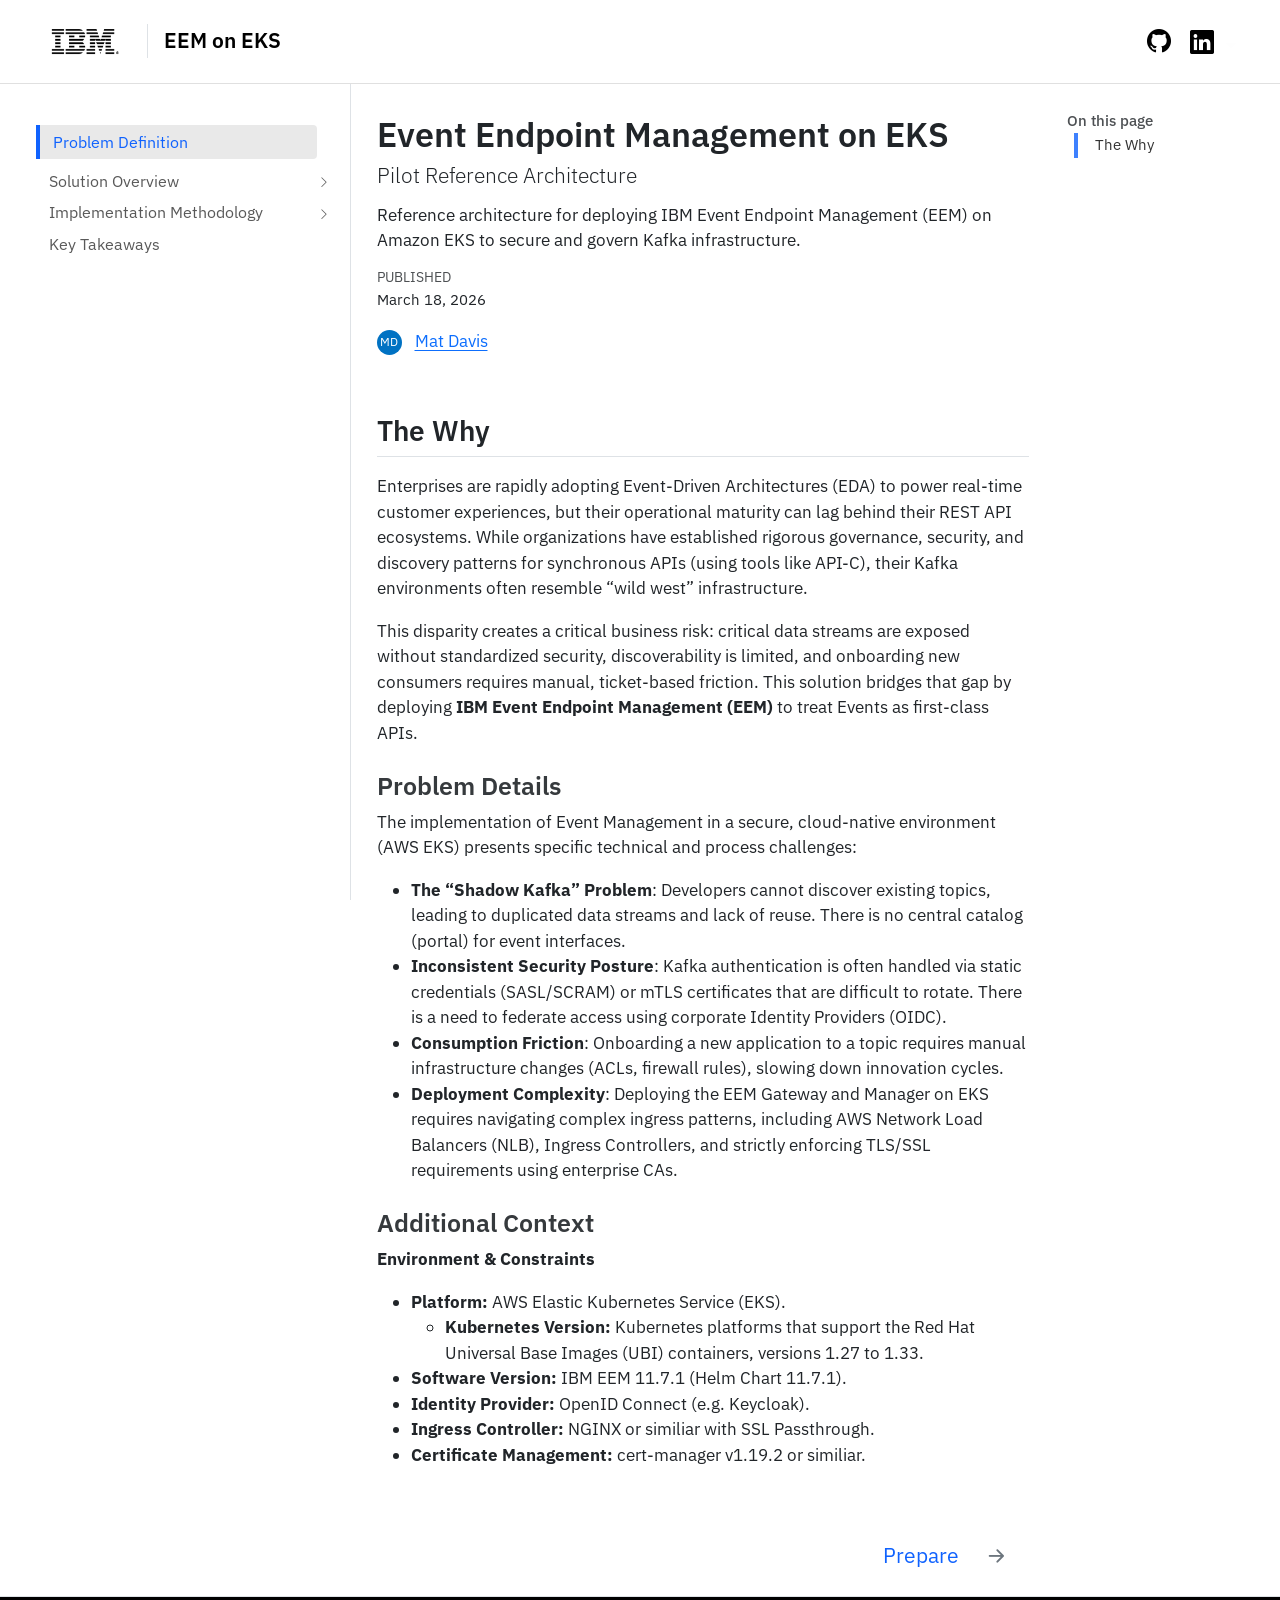
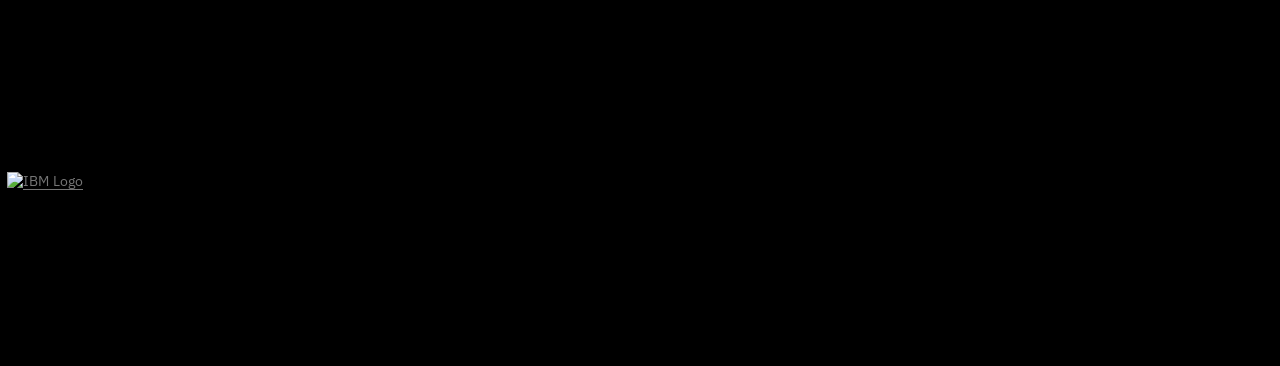
==== index.html @ 1caf156c "Built site for gh-pages" ====
<!DOCTYPE html>
<html xmlns="http://www.w3.org/1999/xhtml" lang="en" xml:lang="en"><head>

<meta charset="utf-8">
<meta name="generator" content="quarto-1.8.27">

<meta name="viewport" content="width=device-width, initial-scale=1.0, user-scalable=yes">

<meta name="dcterms.date" content="2026-03-18">
<meta name="description" content="Reference architecture for deploying IBM Event Endpoint Management (EEM) on Amazon EKS to secure and govern Kafka infrastructure.">

<title>Event Endpoint Management on EKS – EEM on EKS</title>
<style>
code{white-space: pre-wrap;}
span.smallcaps{font-variant: small-caps;}
div.columns{display: flex; gap: min(4vw, 1.5em);}
div.column{flex: auto; overflow-x: auto;}
div.hanging-indent{margin-left: 1.5em; text-indent: -1.5em;}
ul.task-list{list-style: none;}
ul.task-list li input[type="checkbox"] {
  width: 0.8em;
  margin: 0 0.8em 0.2em -1em; /* quarto-specific, see https://github.com/quarto-dev/quarto-cli/issues/4556 */ 
  vertical-align: middle;
}
</style>


<script src="site_libs/quarto-nav/quarto-nav.js"></script>
<script src="site_libs/clipboard/clipboard.min.js"></script>
<script src="site_libs/quarto-search/autocomplete.umd.js"></script>
<script src="site_libs/quarto-search/fuse.min.js"></script>
<script src="site_libs/quarto-search/quarto-search.js"></script>
<meta name="quarto:offset" content="./">
<link href="./src/solution_overview/prepare.html" rel="next">
<link href="./images/bee.png" rel="icon" type="image/png">
<script src="site_libs/quarto-html/quarto.js" type="module"></script>
<script src="site_libs/quarto-html/tabsets/tabsets.js" type="module"></script>
<script src="site_libs/quarto-html/axe/axe-check.js" type="module"></script>
<script src="site_libs/quarto-html/popper.min.js"></script>
<script src="site_libs/quarto-html/tippy.umd.min.js"></script>
<script src="site_libs/quarto-html/anchor.min.js"></script>
<link href="site_libs/quarto-html/tippy.css" rel="stylesheet">
<link href="site_libs/quarto-html/quarto-syntax-highlighting-ed96de9b727972fe78a7b5d16c58bf87.css" rel="stylesheet" id="quarto-text-highlighting-styles">
<script src="site_libs/bootstrap/bootstrap.min.js"></script>
<link href="site_libs/bootstrap/bootstrap-icons.css" rel="stylesheet">
<link href="site_libs/bootstrap/bootstrap-da9ed57c20e018445e4de566184c30ec.min.css" rel="stylesheet" append-hash="true" id="quarto-bootstrap" data-mode="light">
<script id="quarto-search-options" type="application/json">{
  "location": "navbar",
  "copy-button": false,
  "collapse-after": 3,
  "panel-placement": "end",
  "type": "textbox",
  "limit": 50,
  "keyboard-shortcut": [
    "f",
    "/",
    "s"
  ],
  "show-item-context": true,
  "language": {
    "search-no-results-text": "No results",
    "search-matching-documents-text": "matching documents",
    "search-copy-link-title": "Copy link to search",
    "search-hide-matches-text": "Hide additional matches",
    "search-more-match-text": "more match in this document",
    "search-more-matches-text": "more matches in this document",
    "search-clear-button-title": "Clear",
    "search-text-placeholder": "Search",
    "search-detached-cancel-button-title": "Cancel",
    "search-submit-button-title": "Submit",
    "search-label": "Search"
  }
}</script>


</head>

<body class="nav-sidebar docked nav-fixed quarto-light">

<div id="quarto-search-results"></div>
  <header id="quarto-header" class="headroom fixed-top">
    <nav class="navbar navbar-expand-lg " data-bs-theme="dark">
      <div class="navbar-container container-fluid">
      <div class="navbar-brand-container mx-auto">
    <a href="./index.html" class="navbar-brand navbar-brand-logo">
    <img src="./images/IBMlogo.png" alt="" class="navbar-logo light-content">
    <img src="./images/IBMlogo.png" alt="" class="navbar-logo dark-content">
    </a>
    <a class="navbar-brand" href="./index.html">
    <span class="navbar-title">EEM on EKS</span>
    </a>
  </div>
            <div id="quarto-search" class="" title="Search"></div>
          <button class="navbar-toggler" type="button" data-bs-toggle="collapse" data-bs-target="#navbarCollapse" aria-controls="navbarCollapse" role="menu" aria-expanded="false" aria-label="Toggle navigation" onclick="if (window.quartoToggleHeadroom) { window.quartoToggleHeadroom(); }">
  <span class="navbar-toggler-icon"></span>
</button>
          <div class="collapse navbar-collapse" id="navbarCollapse">
            <ul class="navbar-nav navbar-nav-scroll ms-auto">
  <li class="nav-item compact">
    <a class="nav-link" href="https://github.com/ibm-fsm/solution-eks-eem" target="_blank"> <i class="bi bi-github" role="img">
</i> 
<span class="menu-text"></span></a>
  </li>  
  <li class="nav-item dropdown ">
    <a class="nav-link dropdown-toggle" href="#" id="nav-menu-bi-linkedin" role="link" data-bs-toggle="dropdown" aria-expanded="false">
      <i class="bi bi-linkedin" role="img">
</i> 
 <span class="menu-text"></span>
    </a>
    <ul class="dropdown-menu dropdown-menu-end" aria-labelledby="nav-menu-bi-linkedin">    
        <li>
    <a class="dropdown-item" href="http://linkedin.com/post" target="_blank">
 <span class="dropdown-text">Share on your LinkedIn</span></a>
  </li>  
        <li>
    <a class="dropdown-item" href="https://www.linkedin.com/company/ibm/" target="_blank">
 <span class="dropdown-text">IBM LinkedIn</span></a>
  </li>  
    </ul>
  </li>
</ul>
          </div> <!-- /navcollapse -->
            <div class="quarto-navbar-tools">
</div>
      </div> <!-- /container-fluid -->
    </nav>
  <nav class="quarto-secondary-nav">
    <div class="container-fluid d-flex">
      <button type="button" class="quarto-btn-toggle btn" data-bs-toggle="collapse" role="button" data-bs-target=".quarto-sidebar-collapse-item" aria-controls="quarto-sidebar" aria-expanded="false" aria-label="Toggle sidebar navigation" onclick="if (window.quartoToggleHeadroom) { window.quartoToggleHeadroom(); }">
        <i class="bi bi-layout-text-sidebar-reverse"></i>
      </button>
        <nav class="quarto-page-breadcrumbs" aria-label="breadcrumb"><ol class="breadcrumb"><li class="breadcrumb-item"><a href="./index.html">Problem Definition</a></li></ol></nav>
        <a class="flex-grow-1" role="navigation" data-bs-toggle="collapse" data-bs-target=".quarto-sidebar-collapse-item" aria-controls="quarto-sidebar" aria-expanded="false" aria-label="Toggle sidebar navigation" onclick="if (window.quartoToggleHeadroom) { window.quartoToggleHeadroom(); }">      
        </a>
    </div>
  </nav>
</header>
<!-- content -->
<div id="quarto-content" class="quarto-container page-columns page-rows-contents page-layout-article page-navbar">
<!-- sidebar -->
  <nav id="quarto-sidebar" class="sidebar collapse collapse-horizontal quarto-sidebar-collapse-item sidebar-navigation docked overflow-auto">
    <div class="sidebar-menu-container"> 
    <ul class="list-unstyled mt-1">
        <li class="sidebar-item">
  <div class="sidebar-item-container"> 
  <a href="./index.html" class="sidebar-item-text sidebar-link active">
 <span class="menu-text">Problem Definition</span></a>
  </div>
</li>
        <li class="sidebar-item sidebar-item-section">
      <div class="sidebar-item-container"> 
            <a class="sidebar-item-text sidebar-link text-start collapsed" data-bs-toggle="collapse" data-bs-target="#quarto-sidebar-section-1" role="navigation" aria-expanded="false">
 <span class="menu-text">Solution Overview</span></a>
          <a class="sidebar-item-toggle text-start collapsed" data-bs-toggle="collapse" data-bs-target="#quarto-sidebar-section-1" role="navigation" aria-expanded="false" aria-label="Toggle section">
            <i class="bi bi-chevron-right ms-2"></i>
          </a> 
      </div>
      <ul id="quarto-sidebar-section-1" class="collapse list-unstyled sidebar-section depth1 ">  
          <li class="sidebar-item">
  <div class="sidebar-item-container"> 
  <a href="./src/solution_overview/prepare.html" class="sidebar-item-text sidebar-link">
 <span class="menu-text">Prepare</span></a>
  </div>
</li>
          <li class="sidebar-item">
  <div class="sidebar-item-container"> 
  <a href="./src/solution_overview/environment.html" class="sidebar-item-text sidebar-link">
 <span class="menu-text">Environment</span></a>
  </div>
</li>
          <li class="sidebar-item">
  <div class="sidebar-item-container"> 
  <a href="./src/solution_overview/troubleshooting.html" class="sidebar-item-text sidebar-link">
 <span class="menu-text">Troubleshooting</span></a>
  </div>
</li>
      </ul>
  </li>
        <li class="sidebar-item sidebar-item-section">
      <div class="sidebar-item-container"> 
            <a class="sidebar-item-text sidebar-link text-start collapsed" data-bs-toggle="collapse" data-bs-target="#quarto-sidebar-section-2" role="navigation" aria-expanded="false">
 <span class="menu-text">Implementation Methodology</span></a>
          <a class="sidebar-item-toggle text-start collapsed" data-bs-toggle="collapse" data-bs-target="#quarto-sidebar-section-2" role="navigation" aria-expanded="false" aria-label="Toggle section">
            <i class="bi bi-chevron-right ms-2"></i>
          </a> 
      </div>
      <ul id="quarto-sidebar-section-2" class="collapse list-unstyled sidebar-section depth1 ">  
          <li class="sidebar-item">
  <div class="sidebar-item-container"> 
  <a href="./src/implementation_methodology/stepone-imp.html" class="sidebar-item-text sidebar-link">
 <span class="menu-text">Foundation &amp; Prerequisites</span></a>
  </div>
</li>
          <li class="sidebar-item">
  <div class="sidebar-item-container"> 
  <a href="./src/implementation_methodology/steptwo-imp.html" class="sidebar-item-text sidebar-link">
 <span class="menu-text">EEM Deployment</span></a>
  </div>
</li>
          <li class="sidebar-item">
  <div class="sidebar-item-container"> 
  <a href="./src/implementation_methodology/stepthree-imp.html" class="sidebar-item-text sidebar-link">
 <span class="menu-text">Gateway Deployment</span></a>
  </div>
</li>
      </ul>
  </li>
        <li class="sidebar-item">
  <div class="sidebar-item-container"> 
  <a href="./src/key-takeaway.html" class="sidebar-item-text sidebar-link">
 <span class="menu-text">Key Takeaways</span></a>
  </div>
</li>
    </ul>
    </div>
</nav>
<div id="quarto-sidebar-glass" class="quarto-sidebar-collapse-item" data-bs-toggle="collapse" data-bs-target=".quarto-sidebar-collapse-item"></div>
<!-- margin-sidebar -->
    <div id="quarto-margin-sidebar" class="sidebar margin-sidebar">
        <nav id="TOC" role="doc-toc" class="toc-active">
    <h2 id="toc-title">On this page</h2>
   
  <ul>
  <li><a href="#the-why" id="toc-the-why" class="nav-link active" data-scroll-target="#the-why">The Why</a>
  <ul class="collapse">
  <li><a href="#problem-details" id="toc-problem-details" class="nav-link" data-scroll-target="#problem-details">Problem Details</a></li>
  <li><a href="#additional-context" id="toc-additional-context" class="nav-link" data-scroll-target="#additional-context">Additional Context</a></li>
  </ul></li>
  </ul>
</nav>
    </div>
<!-- main -->
<main class="content" id="quarto-document-content">

<header id="title-block-header" class="quarto-title-block default">
<div class="quarto-title">
<h1 class="title">Event Endpoint Management on EKS</h1>
<p class="subtitle lead">Pilot Reference Architecture</p>
</div>

<div>
  <div class="description">
    Reference architecture for deploying IBM Event Endpoint Management (EEM) on Amazon EKS to secure and govern Kafka infrastructure.
  </div>
</div>


<div class="quarto-title-meta">

    
    <div>
    <div class="quarto-title-meta-heading">Published</div>
    <div class="quarto-title-meta-contents">
      <p class="date">March 18, 2026</p>
    </div>
  </div>
  
    
  </div>
  


</header>


<span class="dot">MD</span>  <a href="https://github.com/doormat18/">Mat Davis</a> 
<p><br></p>
<section id="the-why" class="level2">
<h2 class="anchored" data-anchor-id="the-why">The Why</h2>
<p>Enterprises are rapidly adopting Event-Driven Architectures (EDA) to power real-time customer experiences, but their operational maturity can lag behind their REST API ecosystems. While organizations have established rigorous governance, security, and discovery patterns for synchronous APIs (using tools like API-C), their Kafka environments often resemble “wild west” infrastructure.</p>
<p>This disparity creates a critical business risk: critical data streams are exposed without standardized security, discoverability is limited, and onboarding new consumers requires manual, ticket-based friction. This solution bridges that gap by deploying <strong>IBM Event Endpoint Management (EEM)</strong> to treat Events as first-class APIs.</p>
<section id="problem-details" class="level3">
<h3 class="anchored" data-anchor-id="problem-details">Problem Details</h3>
<p>The implementation of Event Management in a secure, cloud-native environment (AWS EKS) presents specific technical and process challenges:</p>
<ul>
<li><strong>The “Shadow Kafka” Problem</strong>: Developers cannot discover existing topics, leading to duplicated data streams and lack of reuse. There is no central catalog (portal) for event interfaces.</li>
<li><strong>Inconsistent Security Posture</strong>: Kafka authentication is often handled via static credentials (SASL/SCRAM) or mTLS certificates that are difficult to rotate. There is a need to federate access using corporate Identity Providers (OIDC).</li>
<li><strong>Consumption Friction</strong>: Onboarding a new application to a topic requires manual infrastructure changes (ACLs, firewall rules), slowing down innovation cycles.</li>
<li><strong>Deployment Complexity</strong>: Deploying the EEM Gateway and Manager on EKS requires navigating complex ingress patterns, including AWS Network Load Balancers (NLB), Ingress Controllers, and strictly enforcing TLS/SSL requirements using enterprise CAs.</li>
</ul>
</section>
<section id="additional-context" class="level3">
<h3 class="anchored" data-anchor-id="additional-context">Additional Context</h3>
<p><strong>Environment &amp; Constraints</strong></p>
<ul>
<li><strong>Platform:</strong> AWS Elastic Kubernetes Service (EKS).
<ul>
<li><strong>Kubernetes Version:</strong> Kubernetes platforms that support the Red Hat Universal Base Images (UBI) containers, versions 1.27 to 1.33.</li>
</ul></li>
<li><strong>Software Version:</strong> IBM EEM 11.7.1 (Helm Chart 11.7.1).</li>
<li><strong>Identity Provider:</strong> OpenID Connect (e.g.&nbsp;Keycloak).</li>
<li><strong>Ingress Controller:</strong> NGINX or similiar with SSL Passthrough.</li>
<li><strong>Certificate Management:</strong> cert-manager v1.19.2 or similiar.</li>
</ul>


</section>
</section>

</main> <!-- /main -->
<script id="quarto-html-after-body" type="application/javascript">
  window.document.addEventListener("DOMContentLoaded", function (event) {
    const icon = "";
    const anchorJS = new window.AnchorJS();
    anchorJS.options = {
      placement: 'right',
      icon: icon
    };
    anchorJS.add('.anchored');
    const isCodeAnnotation = (el) => {
      for (const clz of el.classList) {
        if (clz.startsWith('code-annotation-')) {                     
          return true;
        }
      }
      return false;
    }
    const onCopySuccess = function(e) {
      // button target
      const button = e.trigger;
      // don't keep focus
      button.blur();
      // flash "checked"
      button.classList.add('code-copy-button-checked');
      var currentTitle = button.getAttribute("title");
      button.setAttribute("title", "Copied!");
      let tooltip;
      if (window.bootstrap) {
        button.setAttribute("data-bs-toggle", "tooltip");
        button.setAttribute("data-bs-placement", "left");
        button.setAttribute("data-bs-title", "Copied!");
        tooltip = new bootstrap.Tooltip(button, 
          { trigger: "manual", 
            customClass: "code-copy-button-tooltip",
            offset: [0, -8]});
        tooltip.show();    
      }
      setTimeout(function() {
        if (tooltip) {
          tooltip.hide();
          button.removeAttribute("data-bs-title");
          button.removeAttribute("data-bs-toggle");
          button.removeAttribute("data-bs-placement");
        }
        button.setAttribute("title", currentTitle);
        button.classList.remove('code-copy-button-checked');
      }, 1000);
      // clear code selection
      e.clearSelection();
    }
    const getTextToCopy = function(trigger) {
      const outerScaffold = trigger.parentElement.cloneNode(true);
      const codeEl = outerScaffold.querySelector('code');
      for (const childEl of codeEl.children) {
        if (isCodeAnnotation(childEl)) {
          childEl.remove();
        }
      }
      return codeEl.innerText;
    }
    const clipboard = new window.ClipboardJS('.code-copy-button:not([data-in-quarto-modal])', {
      text: getTextToCopy
    });
    clipboard.on('success', onCopySuccess);
    if (window.document.getElementById('quarto-embedded-source-code-modal')) {
      const clipboardModal = new window.ClipboardJS('.code-copy-button[data-in-quarto-modal]', {
        text: getTextToCopy,
        container: window.document.getElementById('quarto-embedded-source-code-modal')
      });
      clipboardModal.on('success', onCopySuccess);
    }
      var localhostRegex = new RegExp(/^(?:http|https):\/\/localhost\:?[0-9]*\//);
      var mailtoRegex = new RegExp(/^mailto:/);
        var filterRegex = new RegExp("https:\/\/ibm-fsm\.github\.io\/solution-eks-eem\/");
      var isInternal = (href) => {
          return filterRegex.test(href) || localhostRegex.test(href) || mailtoRegex.test(href);
      }
      // Inspect non-navigation links and adorn them if external
     var links = window.document.querySelectorAll('a[href]:not(.nav-link):not(.navbar-brand):not(.toc-action):not(.sidebar-link):not(.sidebar-item-toggle):not(.pagination-link):not(.no-external):not([aria-hidden]):not(.dropdown-item):not(.quarto-navigation-tool):not(.about-link)');
      for (var i=0; i<links.length; i++) {
        const link = links[i];
        if (!isInternal(link.href)) {
          // undo the damage that might have been done by quarto-nav.js in the case of
          // links that we want to consider external
          if (link.dataset.originalHref !== undefined) {
            link.href = link.dataset.originalHref;
          }
        }
      }
    function tippyHover(el, contentFn, onTriggerFn, onUntriggerFn) {
      const config = {
        allowHTML: true,
        maxWidth: 500,
        delay: 100,
        arrow: false,
        appendTo: function(el) {
            return el.parentElement;
        },
        interactive: true,
        interactiveBorder: 10,
        theme: 'quarto',
        placement: 'bottom-start',
      };
      if (contentFn) {
        config.content = contentFn;
      }
      if (onTriggerFn) {
        config.onTrigger = onTriggerFn;
      }
      if (onUntriggerFn) {
        config.onUntrigger = onUntriggerFn;
      }
      window.tippy(el, config); 
    }
    const noterefs = window.document.querySelectorAll('a[role="doc-noteref"]');
    for (var i=0; i<noterefs.length; i++) {
      const ref = noterefs[i];
      tippyHover(ref, function() {
        // use id or data attribute instead here
        let href = ref.getAttribute('data-footnote-href') || ref.getAttribute('href');
        try { href = new URL(href).hash; } catch {}
        const id = href.replace(/^#\/?/, "");
        const note = window.document.getElementById(id);
        if (note) {
          return note.innerHTML;
        } else {
          return "";
        }
      });
    }
    const xrefs = window.document.querySelectorAll('a.quarto-xref');
    const processXRef = (id, note) => {
      // Strip column container classes
      const stripColumnClz = (el) => {
        el.classList.remove("page-full", "page-columns");
        if (el.children) {
          for (const child of el.children) {
            stripColumnClz(child);
          }
        }
      }
      stripColumnClz(note)
      if (id === null || id.startsWith('sec-')) {
        // Special case sections, only their first couple elements
        const container = document.createElement("div");
        if (note.children && note.children.length > 2) {
          container.appendChild(note.children[0].cloneNode(true));
          for (let i = 1; i < note.children.length; i++) {
            const child = note.children[i];
            if (child.tagName === "P" && child.innerText === "") {
              continue;
            } else {
              container.appendChild(child.cloneNode(true));
              break;
            }
          }
          if (window.Quarto?.typesetMath) {
            window.Quarto.typesetMath(container);
          }
          return container.innerHTML
        } else {
          if (window.Quarto?.typesetMath) {
            window.Quarto.typesetMath(note);
          }
          return note.innerHTML;
        }
      } else {
        // Remove any anchor links if they are present
        const anchorLink = note.querySelector('a.anchorjs-link');
        if (anchorLink) {
          anchorLink.remove();
        }
        if (window.Quarto?.typesetMath) {
          window.Quarto.typesetMath(note);
        }
        if (note.classList.contains("callout")) {
          return note.outerHTML;
        } else {
          return note.innerHTML;
        }
      }
    }
    for (var i=0; i<xrefs.length; i++) {
      const xref = xrefs[i];
      tippyHover(xref, undefined, function(instance) {
        instance.disable();
        let url = xref.getAttribute('href');
        let hash = undefined; 
        if (url.startsWith('#')) {
          hash = url;
        } else {
          try { hash = new URL(url).hash; } catch {}
        }
        if (hash) {
          const id = hash.replace(/^#\/?/, "");
          const note = window.document.getElementById(id);
          if (note !== null) {
            try {
              const html = processXRef(id, note.cloneNode(true));
              instance.setContent(html);
            } finally {
              instance.enable();
              instance.show();
            }
          } else {
            // See if we can fetch this
            fetch(url.split('#')[0])
            .then(res => res.text())
            .then(html => {
              const parser = new DOMParser();
              const htmlDoc = parser.parseFromString(html, "text/html");
              const note = htmlDoc.getElementById(id);
              if (note !== null) {
                const html = processXRef(id, note);
                instance.setContent(html);
              } 
            }).finally(() => {
              instance.enable();
              instance.show();
            });
          }
        } else {
          // See if we can fetch a full url (with no hash to target)
          // This is a special case and we should probably do some content thinning / targeting
          fetch(url)
          .then(res => res.text())
          .then(html => {
            const parser = new DOMParser();
            const htmlDoc = parser.parseFromString(html, "text/html");
            const note = htmlDoc.querySelector('main.content');
            if (note !== null) {
              // This should only happen for chapter cross references
              // (since there is no id in the URL)
              // remove the first header
              if (note.children.length > 0 && note.children[0].tagName === "HEADER") {
                note.children[0].remove();
              }
              const html = processXRef(null, note);
              instance.setContent(html);
            } 
          }).finally(() => {
            instance.enable();
            instance.show();
          });
        }
      }, function(instance) {
      });
    }
        let selectedAnnoteEl;
        const selectorForAnnotation = ( cell, annotation) => {
          let cellAttr = 'data-code-cell="' + cell + '"';
          let lineAttr = 'data-code-annotation="' +  annotation + '"';
          const selector = 'span[' + cellAttr + '][' + lineAttr + ']';
          return selector;
        }
        const selectCodeLines = (annoteEl) => {
          const doc = window.document;
          const targetCell = annoteEl.getAttribute("data-target-cell");
          const targetAnnotation = annoteEl.getAttribute("data-target-annotation");
          const annoteSpan = window.document.querySelector(selectorForAnnotation(targetCell, targetAnnotation));
          const lines = annoteSpan.getAttribute("data-code-lines").split(",");
          const lineIds = lines.map((line) => {
            return targetCell + "-" + line;
          })
          let top = null;
          let height = null;
          let parent = null;
          if (lineIds.length > 0) {
              //compute the position of the single el (top and bottom and make a div)
              const el = window.document.getElementById(lineIds[0]);
              top = el.offsetTop;
              height = el.offsetHeight;
              parent = el.parentElement.parentElement;
            if (lineIds.length > 1) {
              const lastEl = window.document.getElementById(lineIds[lineIds.length - 1]);
              const bottom = lastEl.offsetTop + lastEl.offsetHeight;
              height = bottom - top;
            }
            if (top !== null && height !== null && parent !== null) {
              // cook up a div (if necessary) and position it 
              let div = window.document.getElementById("code-annotation-line-highlight");
              if (div === null) {
                div = window.document.createElement("div");
                div.setAttribute("id", "code-annotation-line-highlight");
                div.style.position = 'absolute';
                parent.appendChild(div);
              }
              div.style.top = top - 2 + "px";
              div.style.height = height + 4 + "px";
              div.style.left = 0;
              let gutterDiv = window.document.getElementById("code-annotation-line-highlight-gutter");
              if (gutterDiv === null) {
                gutterDiv = window.document.createElement("div");
                gutterDiv.setAttribute("id", "code-annotation-line-highlight-gutter");
                gutterDiv.style.position = 'absolute';
                const codeCell = window.document.getElementById(targetCell);
                const gutter = codeCell.querySelector('.code-annotation-gutter');
                gutter.appendChild(gutterDiv);
              }
              gutterDiv.style.top = top - 2 + "px";
              gutterDiv.style.height = height + 4 + "px";
            }
            selectedAnnoteEl = annoteEl;
          }
        };
        const unselectCodeLines = () => {
          const elementsIds = ["code-annotation-line-highlight", "code-annotation-line-highlight-gutter"];
          elementsIds.forEach((elId) => {
            const div = window.document.getElementById(elId);
            if (div) {
              div.remove();
            }
          });
          selectedAnnoteEl = undefined;
        };
          // Handle positioning of the toggle
      window.addEventListener(
        "resize",
        throttle(() => {
          elRect = undefined;
          if (selectedAnnoteEl) {
            selectCodeLines(selectedAnnoteEl);
          }
        }, 10)
      );
      function throttle(fn, ms) {
      let throttle = false;
      let timer;
        return (...args) => {
          if(!throttle) { // first call gets through
              fn.apply(this, args);
              throttle = true;
          } else { // all the others get throttled
              if(timer) clearTimeout(timer); // cancel #2
              timer = setTimeout(() => {
                fn.apply(this, args);
                timer = throttle = false;
              }, ms);
          }
        };
      }
        // Attach click handler to the DT
        const annoteDls = window.document.querySelectorAll('dt[data-target-cell]');
        for (const annoteDlNode of annoteDls) {
          annoteDlNode.addEventListener('click', (event) => {
            const clickedEl = event.target;
            if (clickedEl !== selectedAnnoteEl) {
              unselectCodeLines();
              const activeEl = window.document.querySelector('dt[data-target-cell].code-annotation-active');
              if (activeEl) {
                activeEl.classList.remove('code-annotation-active');
              }
              selectCodeLines(clickedEl);
              clickedEl.classList.add('code-annotation-active');
            } else {
              // Unselect the line
              unselectCodeLines();
              clickedEl.classList.remove('code-annotation-active');
            }
          });
        }
    const findCites = (el) => {
      const parentEl = el.parentElement;
      if (parentEl) {
        const cites = parentEl.dataset.cites;
        if (cites) {
          return {
            el,
            cites: cites.split(' ')
          };
        } else {
          return findCites(el.parentElement)
        }
      } else {
        return undefined;
      }
    };
    var bibliorefs = window.document.querySelectorAll('a[role="doc-biblioref"]');
    for (var i=0; i<bibliorefs.length; i++) {
      const ref = bibliorefs[i];
      const citeInfo = findCites(ref);
      if (citeInfo) {
        tippyHover(citeInfo.el, function() {
          var popup = window.document.createElement('div');
          citeInfo.cites.forEach(function(cite) {
            var citeDiv = window.document.createElement('div');
            citeDiv.classList.add('hanging-indent');
            citeDiv.classList.add('csl-entry');
            var biblioDiv = window.document.getElementById('ref-' + cite);
            if (biblioDiv) {
              citeDiv.innerHTML = biblioDiv.innerHTML;
            }
            popup.appendChild(citeDiv);
          });
          return popup.innerHTML;
        });
      }
    }
  });
  </script>
<nav class="page-navigation">
  <div class="nav-page nav-page-previous">
  </div>
  <div class="nav-page nav-page-next">
      <a href="./src/solution_overview/prepare.html" class="pagination-link" aria-label="Prepare">
        <span class="nav-page-text">Prepare</span> <i class="bi bi-arrow-right-short"></i>
      </a>
  </div>
</nav>
</div> <!-- /content -->
<footer class="footer">
  <div class="nav-footer">
    <div class="nav-footer-left">
<div class="listitem">
<a href="https://ibm.com" rel="noopener noreferrer" class="footerLogo"><img src="https://www.ibm.com/brand/experience-guides/developer/8f4e3cc2b5d52354a6d43c8edba1e3c9/02_8-bar-reverse.svg" alt="IBM Logo" class="footer__logo themedComponent_node_modules-@docusaurus-theme-common-lib-components-ThemedComponent-styles-module themedComponent--light_node_modules-@docusaurus-theme-common-lib-components-ThemedComponent-styles-module" width="250" height="250"></a>
</div>
</div>   
    <div class="nav-footer-center">
      &nbsp;
    </div>
    <div class="nav-footer-right">
      &nbsp;
    </div>
  </div>
</footer>




</body></html>
---- site_libs/quarto-html/tippy.css ----
.tippy-box[data-animation=fade][data-state=hidden]{opacity:0}[data-tippy-root]{max-width:calc(100vw - 10px)}.tippy-box{position:relative;background-color:#333;color:#fff;border-radius:4px;font-size:14px;line-height:1.4;white-space:normal;outline:0;transition-property:transform,visibility,opacity}.tippy-box[data-placement^=top]>.tippy-arrow{bottom:0}.tippy-box[data-placement^=top]>.tippy-arrow:before{bottom:-7px;left:0;border-width:8px 8px 0;border-top-color:initial;transform-origin:center top}.tippy-box[data-placement^=bottom]>.tippy-arrow{top:0}.tippy-box[data-placement^=bottom]>.tippy-arrow:before{top:-7px;left:0;border-width:0 8px 8px;border-bottom-color:initial;transform-origin:center bottom}.tippy-box[data-placement^=left]>.tippy-arrow{right:0}.tippy-box[data-placement^=left]>.tippy-arrow:before{border-width:8px 0 8px 8px;border-left-color:initial;right:-7px;transform-origin:center left}.tippy-box[data-placement^=right]>.tippy-arrow{left:0}.tippy-box[data-placement^=right]>.tippy-arrow:before{left:-7px;border-width:8px 8px 8px 0;border-right-color:initial;transform-origin:center right}.tippy-box[data-inertia][data-state=visible]{transition-timing-function:cubic-bezier(.54,1.5,.38,1.11)}.tippy-arrow{width:16px;height:16px;color:#333}.tippy-arrow:before{content:"";position:absolute;border-color:transparent;border-style:solid}.tippy-content{position:relative;padding:5px 9px;z-index:1}
---- site_libs/quarto-html/quarto-syntax-highlighting-ed96de9b727972fe78a7b5d16c58bf87.css ----
/* quarto syntax highlight colors */
:root {
  --quarto-hl-ot-color: #003B4F;
  --quarto-hl-at-color: #657422;
  --quarto-hl-ss-color: #20794D;
  --quarto-hl-an-color: #5E5E5E;
  --quarto-hl-fu-color: #4758AB;
  --quarto-hl-st-color: #20794D;
  --quarto-hl-cf-color: #003B4F;
  --quarto-hl-op-color: #5E5E5E;
  --quarto-hl-er-color: #AD0000;
  --quarto-hl-bn-color: #AD0000;
  --quarto-hl-al-color: #AD0000;
  --quarto-hl-va-color: #111111;
  --quarto-hl-bu-color: inherit;
  --quarto-hl-ex-color: inherit;
  --quarto-hl-pp-color: #AD0000;
  --quarto-hl-in-color: #5E5E5E;
  --quarto-hl-vs-color: #20794D;
  --quarto-hl-wa-color: #5E5E5E;
  --quarto-hl-do-color: #5E5E5E;
  --quarto-hl-im-color: #00769E;
  --quarto-hl-ch-color: #20794D;
  --quarto-hl-dt-color: #AD0000;
  --quarto-hl-fl-color: #AD0000;
  --quarto-hl-co-color: #5E5E5E;
  --quarto-hl-cv-color: #5E5E5E;
  --quarto-hl-cn-color: #8f5902;
  --quarto-hl-sc-color: #5E5E5E;
  --quarto-hl-dv-color: #AD0000;
  --quarto-hl-kw-color: #003B4F;
}

/* other quarto variables */
:root {
  --quarto-font-monospace: SFMono-Regular, Menlo, Monaco, Consolas, "Liberation Mono", "Courier New", monospace;
}

/* syntax highlight based on Pandoc's rules */
pre > code.sourceCode > span {
  color: #003B4F;
}

code.sourceCode > span {
  color: #003B4F;
}

div.sourceCode,
div.sourceCode pre.sourceCode {
  color: #003B4F;
}

/* Normal */
code span {
  color: #003B4F;
}

/* Alert */
code span.al {
  color: #AD0000;
  font-style: inherit;
}

/* Annotation */
code span.an {
  color: #5E5E5E;
  font-style: inherit;
}

/* Attribute */
code span.at {
  color: #657422;
  font-style: inherit;
}

/* BaseN */
code span.bn {
  color: #AD0000;
  font-style: inherit;
}

/* BuiltIn */
code span.bu {
  font-style: inherit;
}

/* ControlFlow */
code span.cf {
  color: #003B4F;
  font-weight: bold;
  font-style: inherit;
}

/* Char */
code span.ch {
  color: #20794D;
  font-style: inherit;
}

/* Constant */
code span.cn {
  color: #8f5902;
  font-style: inherit;
}

/* Comment */
code span.co {
  color: #5E5E5E;
  font-style: inherit;
}

/* CommentVar */
code span.cv {
  color: #5E5E5E;
  font-style: italic;
}

/* Documentation */
code span.do {
  color: #5E5E5E;
  font-style: italic;
}

/* DataType */
code span.dt {
  color: #AD0000;
  font-style: inherit;
}

/* DecVal */
code span.dv {
  color: #AD0000;
  font-style: inherit;
}

/* Error */
code span.er {
  color: #AD0000;
  font-style: inherit;
}

/* Extension */
code span.ex {
  font-style: inherit;
}

/* Float */
code span.fl {
  color: #AD0000;
  font-style: inherit;
}

/* Function */
code span.fu {
  color: #4758AB;
  font-style: inherit;
}

/* Import */
code span.im {
  color: #00769E;
  font-style: inherit;
}

/* Information */
code span.in {
  color: #5E5E5E;
  font-style: inherit;
}

/* Keyword */
code span.kw {
  color: #003B4F;
  font-weight: bold;
  font-style: inherit;
}

/* Operator */
code span.op {
  color: #5E5E5E;
  font-style: inherit;
}

/* Other */
code span.ot {
  color: #003B4F;
  font-style: inherit;
}

/* Preprocessor */
code span.pp {
  color: #AD0000;
  font-style: inherit;
}

/* SpecialChar */
code span.sc {
  color: #5E5E5E;
  font-style: inherit;
}

/* SpecialString */
code span.ss {
  color: #20794D;
  font-style: inherit;
}

/* String */
code span.st {
  color: #20794D;
  font-style: inherit;
}

/* Variable */
code span.va {
  color: #111111;
  font-style: inherit;
}

/* VerbatimString */
code span.vs {
  color: #20794D;
  font-style: inherit;
}

/* Warning */
code span.wa {
  color: #5E5E5E;
  font-style: italic;
}

.prevent-inlining {
  content: "</";
}

/*# sourceMappingURL=0920dd6d7437995b8cdf7429764427b1.css.map */
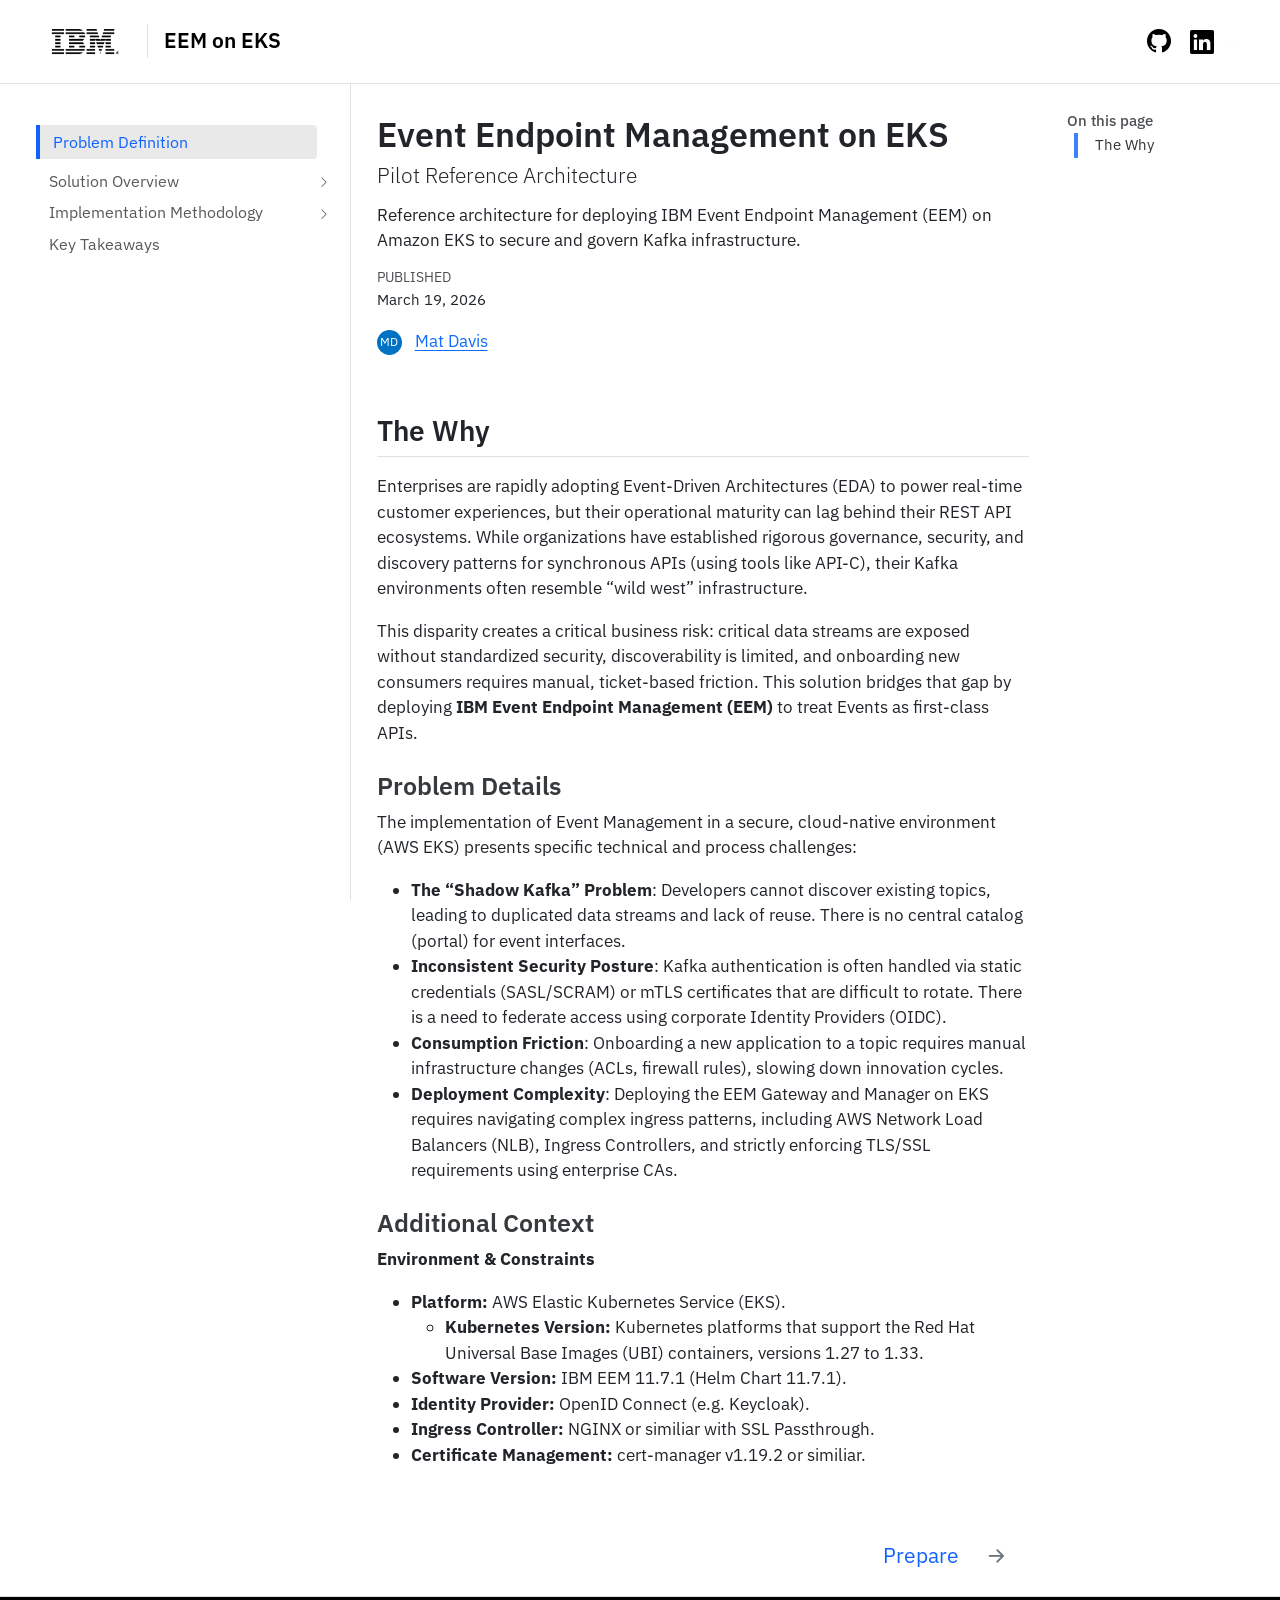
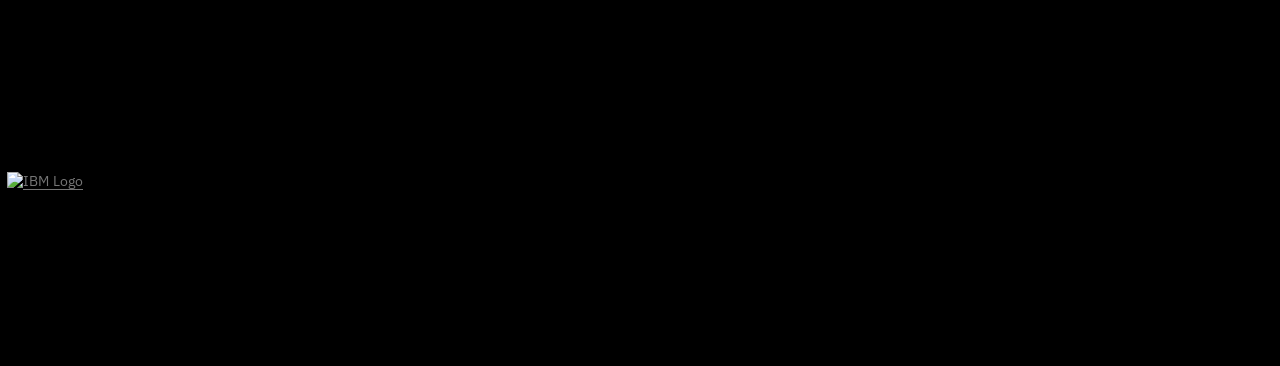
==== commit 0b54ff1e: "Built site for gh-pages" ====
--- a/index.html
+++ b/index.html
@@ -6,7 +6,7 @@
 
 <meta name="viewport" content="width=device-width, initial-scale=1.0, user-scalable=yes">
 
-<meta name="dcterms.date" content="2026-03-18">
+<meta name="dcterms.date" content="2026-03-19">
 <meta name="description" content="Reference architecture for deploying IBM Event Endpoint Management (EEM) on Amazon EKS to secure and govern Kafka infrastructure.">
 
 <title>Event Endpoint Management on EKS – EEM on EKS</title>
@@ -251,7 +251,7 @@
     <div>
     <div class="quarto-title-meta-heading">Published</div>
     <div class="quarto-title-meta-contents">
-      <p class="date">March 18, 2026</p>
+      <p class="date">March 19, 2026</p>
     </div>
   </div>
   
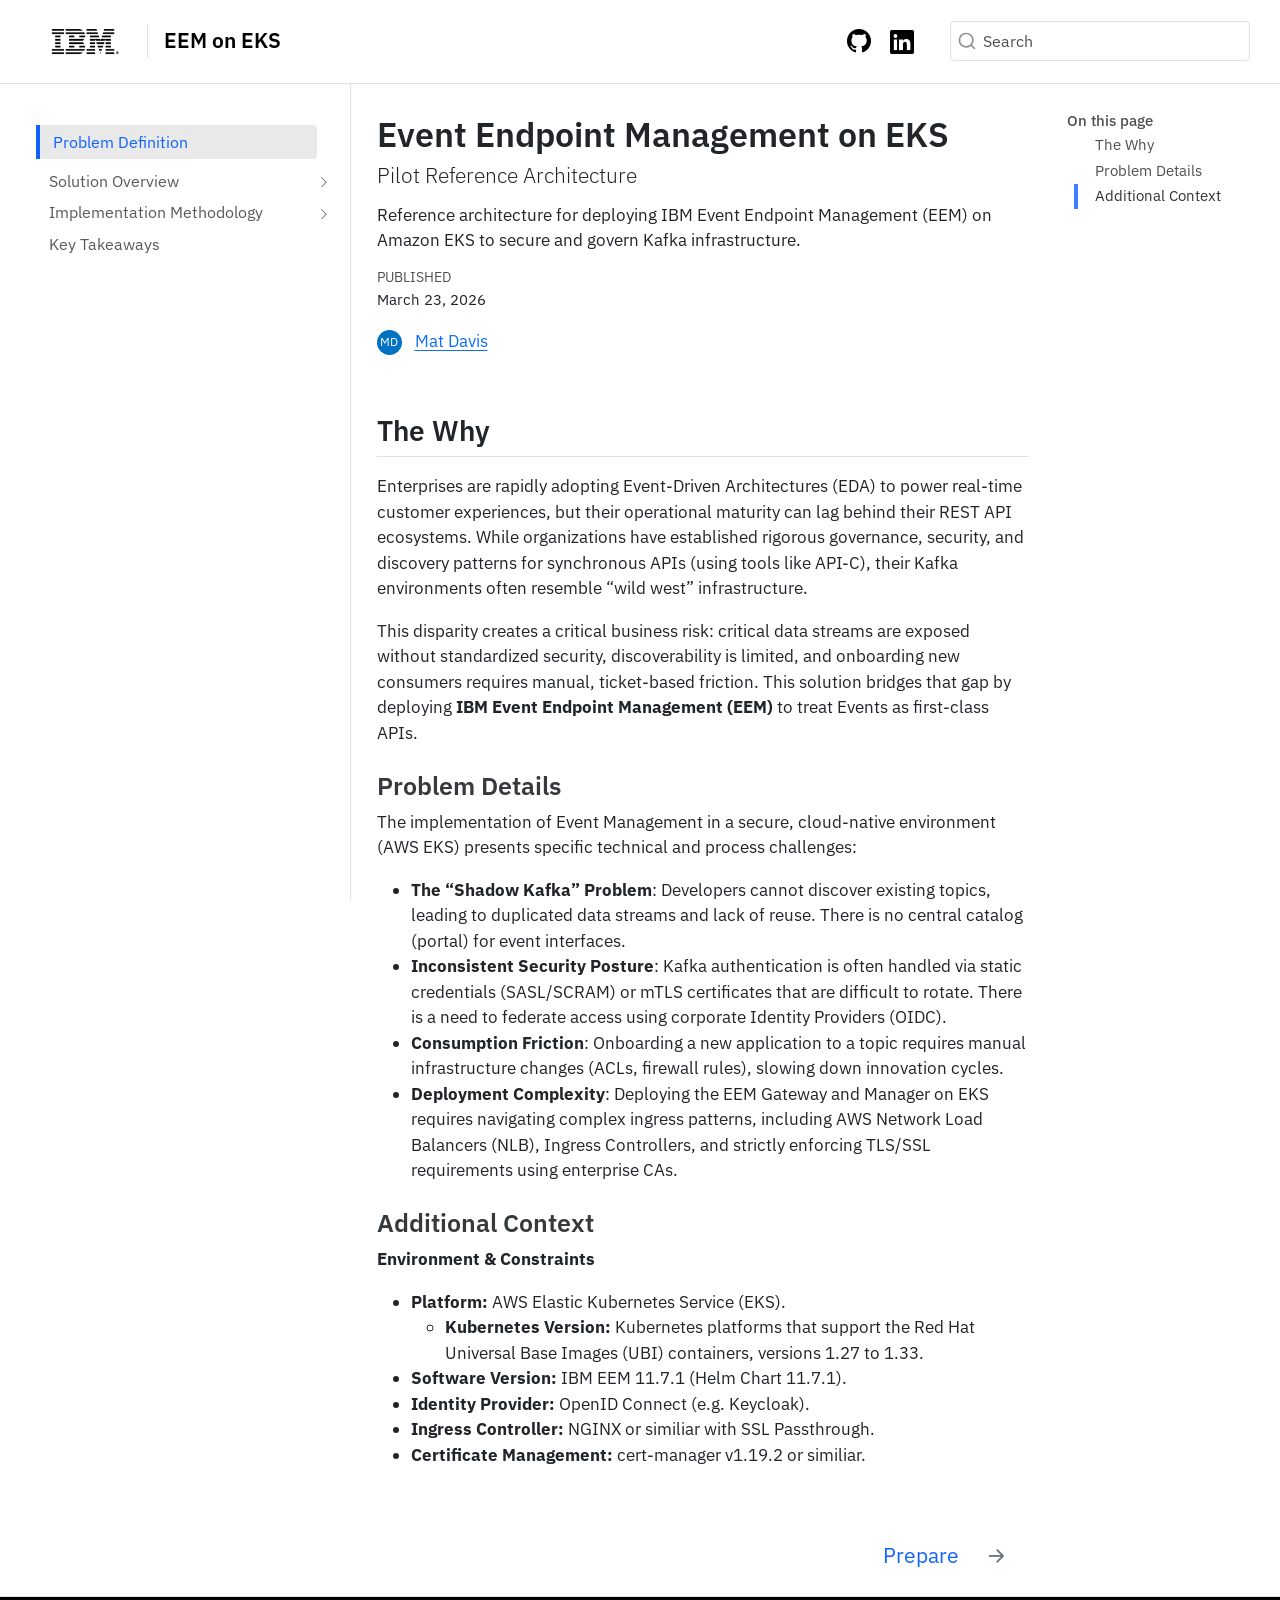
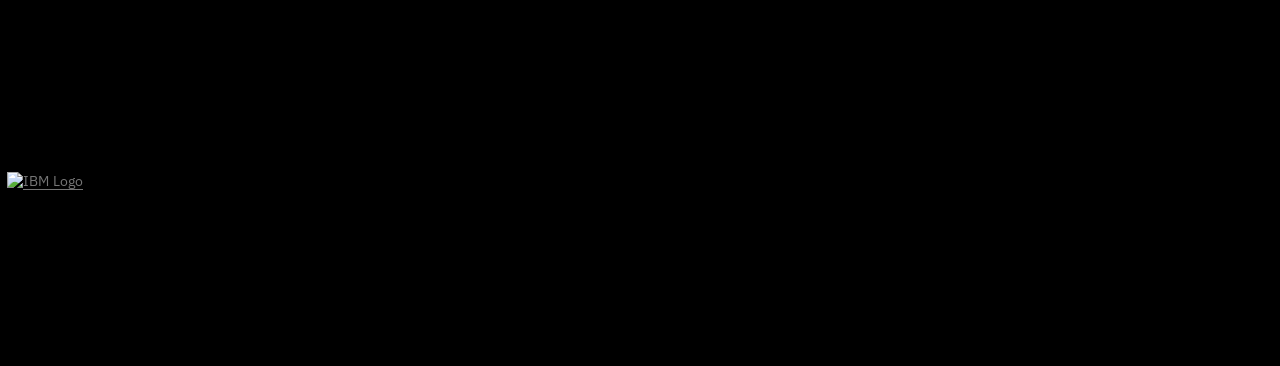
==== commit 14a4bda1: "Built site for gh-pages" ====
--- a/index.html
+++ b/index.html
@@ -2,15 +2,18 @@
 <html xmlns="http://www.w3.org/1999/xhtml" lang="en" xml:lang="en"><head>
 
 <meta charset="utf-8">
-<meta name="generator" content="quarto-1.8.27">
+<meta name="generator" content="quarto-1.9.36">
 
 <meta name="viewport" content="width=device-width, initial-scale=1.0, user-scalable=yes">
 
-<meta name="dcterms.date" content="2026-03-19">
+<meta name="dcterms.date" content="2026-03-23">
 <meta name="description" content="Reference architecture for deploying IBM Event Endpoint Management (EEM) on Amazon EKS to secure and govern Kafka infrastructure.">
 
 <title>Event Endpoint Management on EKS – EEM on EKS</title>
 <style>
+/* Default styles provided by pandoc.
+** See https://pandoc.org/MANUAL.html#variables-for-html for config info.
+*/
 code{white-space: pre-wrap;}
 span.smallcaps{font-variant: small-caps;}
 div.columns{display: flex; gap: min(4vw, 1.5em);}
@@ -35,15 +38,14 @@
 <link href="./images/bee.png" rel="icon" type="image/png">
 <script src="site_libs/quarto-html/quarto.js" type="module"></script>
 <script src="site_libs/quarto-html/tabsets/tabsets.js" type="module"></script>
-<script src="site_libs/quarto-html/axe/axe-check.js" type="module"></script>
 <script src="site_libs/quarto-html/popper.min.js"></script>
 <script src="site_libs/quarto-html/tippy.umd.min.js"></script>
 <script src="site_libs/quarto-html/anchor.min.js"></script>
 <link href="site_libs/quarto-html/tippy.css" rel="stylesheet">
-<link href="site_libs/quarto-html/quarto-syntax-highlighting-ed96de9b727972fe78a7b5d16c58bf87.css" rel="stylesheet" id="quarto-text-highlighting-styles">
+<link href="site_libs/quarto-html/quarto-syntax-highlighting-845c23b38eaddc0f92fda52bfe77a8c8.css" rel="stylesheet" id="quarto-text-highlighting-styles">
 <script src="site_libs/bootstrap/bootstrap.min.js"></script>
 <link href="site_libs/bootstrap/bootstrap-icons.css" rel="stylesheet">
-<link href="site_libs/bootstrap/bootstrap-da9ed57c20e018445e4de566184c30ec.min.css" rel="stylesheet" append-hash="true" id="quarto-bootstrap" data-mode="light">
+<link href="site_libs/bootstrap/bootstrap-f69de8d82aafabb6822a19172ba54eb2.min.css" rel="stylesheet" append-hash="true" id="quarto-bootstrap" data-mode="light">
 <script id="quarto-search-options" type="application/json">{
   "location": "navbar",
   "copy-button": false,
@@ -251,7 +253,7 @@
     <div>
     <div class="quarto-title-meta-heading">Published</div>
     <div class="quarto-title-meta-contents">
-      <p class="date">March 19, 2026</p>
+      <p class="date">March 23, 2026</p>
     </div>
   </div>
   
--- a/site_libs/quarto-html/quarto-syntax-highlighting-845c23b38eaddc0f92fda52bfe77a8c8.css
+++ b/site_libs/quarto-html/quarto-syntax-highlighting-845c23b38eaddc0f92fda52bfe77a8c8.css
@@ -0,0 +1,236 @@
+/* quarto syntax highlight colors */
+:root {
+  --quarto-hl-ot-color: #003B4F;
+  --quarto-hl-at-color: #657422;
+  --quarto-hl-ss-color: #20794D;
+  --quarto-hl-an-color: #5E5E5E;
+  --quarto-hl-fu-color: #4758AB;
+  --quarto-hl-st-color: #20794D;
+  --quarto-hl-cf-color: #003B4F;
+  --quarto-hl-op-color: #5E5E5E;
+  --quarto-hl-er-color: #AD0000;
+  --quarto-hl-bn-color: #AD0000;
+  --quarto-hl-al-color: #AD0000;
+  --quarto-hl-va-color: #111111;
+  --quarto-hl-bu-color: inherit;
+  --quarto-hl-ex-color: inherit;
+  --quarto-hl-pp-color: #AD0000;
+  --quarto-hl-in-color: #5E5E5E;
+  --quarto-hl-vs-color: #20794D;
+  --quarto-hl-wa-color: #5E5E5E;
+  --quarto-hl-do-color: #5E5E5E;
+  --quarto-hl-im-color: #00769E;
+  --quarto-hl-ch-color: #20794D;
+  --quarto-hl-dt-color: #AD0000;
+  --quarto-hl-fl-color: #AD0000;
+  --quarto-hl-co-color: #5E5E5E;
+  --quarto-hl-cv-color: #5E5E5E;
+  --quarto-hl-cn-color: #8f5902;
+  --quarto-hl-sc-color: #5E5E5E;
+  --quarto-hl-dv-color: #AD0000;
+  --quarto-hl-kw-color: #003B4F;
+}
+
+/* other quarto variables */
+:root {
+  --quarto-font-monospace: SFMono-Regular, Menlo, Monaco, Consolas, "Liberation Mono", "Courier New", monospace;
+}
+
+/* syntax highlight based on Pandoc's rules */
+pre > code.sourceCode > span {
+  color: #003B4F;
+}
+
+code.sourceCode > span {
+  color: #003B4F;
+}
+
+div.sourceCode,
+div.sourceCode pre.sourceCode {
+  color: #003B4F;
+}
+
+/* Normal */
+code span {
+  color: #003B4F;
+}
+
+/* Alert */
+code span.al {
+  color: #AD0000;
+  font-style: inherit;
+}
+
+/* Annotation */
+code span.an {
+  color: #5E5E5E;
+  font-style: inherit;
+}
+
+/* Attribute */
+code span.at {
+  color: #657422;
+  font-style: inherit;
+}
+
+/* BaseN */
+code span.bn {
+  color: #AD0000;
+  font-style: inherit;
+}
+
+/* BuiltIn */
+code span.bu {
+  font-style: inherit;
+}
+
+/* ControlFlow */
+code span.cf {
+  color: #003B4F;
+  font-weight: bold;
+  font-style: inherit;
+}
+
+/* Char */
+code span.ch {
+  color: #20794D;
+  font-style: inherit;
+}
+
+/* Constant */
+code span.cn {
+  color: #8f5902;
+  font-style: inherit;
+}
+
+/* Comment */
+code span.co {
+  color: #5E5E5E;
+  font-style: inherit;
+}
+
+/* CommentVar */
+code span.cv {
+  color: #5E5E5E;
+  font-style: italic;
+}
+
+/* Documentation */
+code span.do {
+  color: #5E5E5E;
+  font-style: italic;
+}
+
+/* DataType */
+code span.dt {
+  color: #AD0000;
+  font-style: inherit;
+}
+
+/* DecVal */
+code span.dv {
+  color: #AD0000;
+  font-style: inherit;
+}
+
+/* Error */
+code span.er {
+  color: #AD0000;
+  font-style: inherit;
+}
+
+/* Extension */
+code span.ex {
+  font-style: inherit;
+}
+
+/* Float */
+code span.fl {
+  color: #AD0000;
+  font-style: inherit;
+}
+
+/* Function */
+code span.fu {
+  color: #4758AB;
+  font-style: inherit;
+}
+
+/* Import */
+code span.im {
+  color: #00769E;
+  font-style: inherit;
+}
+
+/* Information */
+code span.in {
+  color: #5E5E5E;
+  font-style: inherit;
+}
+
+/* Keyword */
+code span.kw {
+  color: #003B4F;
+  font-weight: bold;
+  font-style: inherit;
+}
+
+/* Operator */
+code span.op {
+  color: #5E5E5E;
+  font-style: inherit;
+}
+
+/* Other */
+code span.ot {
+  color: #003B4F;
+  font-style: inherit;
+}
+
+/* Preprocessor */
+code span.pp {
+  color: #AD0000;
+  font-style: inherit;
+}
+
+/* SpecialChar */
+code span.sc {
+  color: #5E5E5E;
+  font-style: inherit;
+}
+
+/* SpecialString */
+code span.ss {
+  color: #20794D;
+  font-style: inherit;
+}
+
+/* String */
+code span.st {
+  color: #20794D;
+  font-style: inherit;
+}
+
+/* Variable */
+code span.va {
+  color: #111111;
+  font-style: inherit;
+}
+
+/* VerbatimString */
+code span.vs {
+  color: #20794D;
+  font-style: inherit;
+}
+
+/* Warning */
+code span.wa {
+  color: #5E5E5E;
+  font-style: italic;
+}
+
+.prevent-inlining {
+  content: "</";
+}
+
+/*# sourceMappingURL=ac89f0bb514bba72461919f78549e31c.css.map */
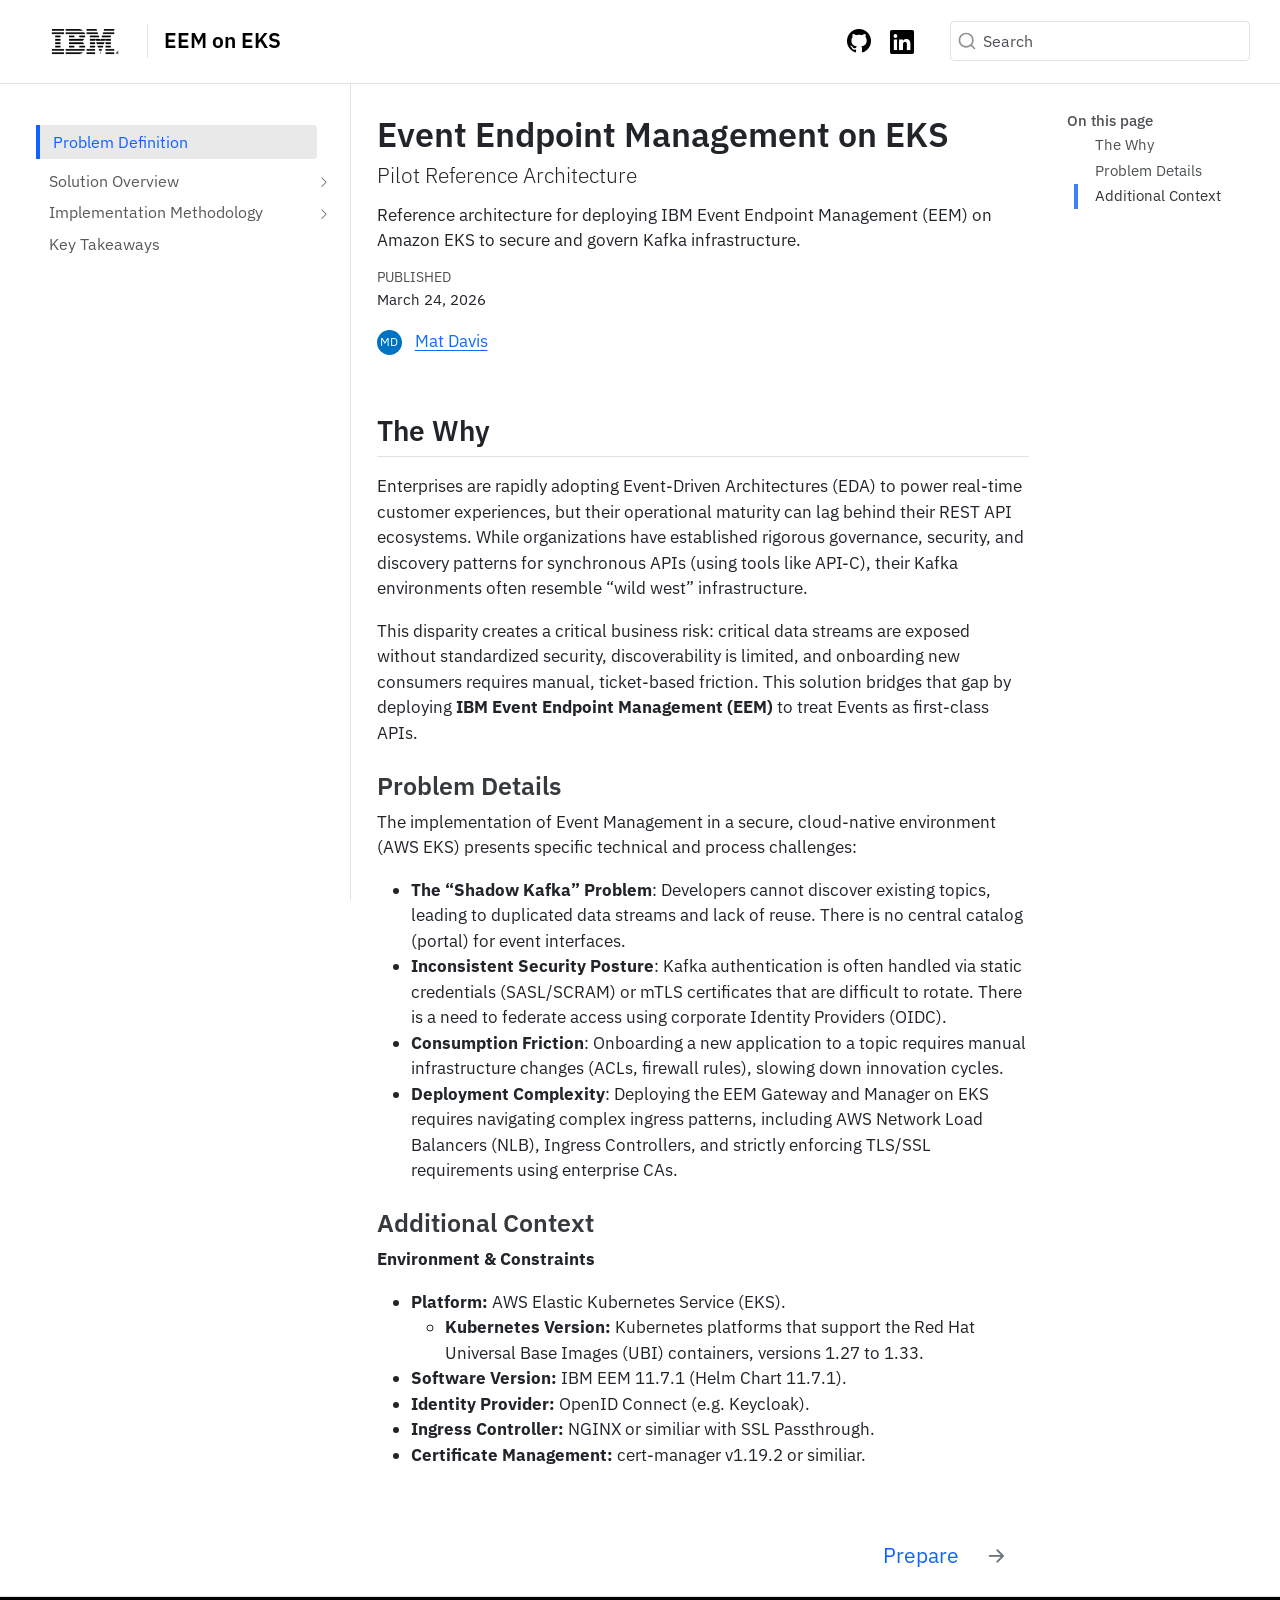
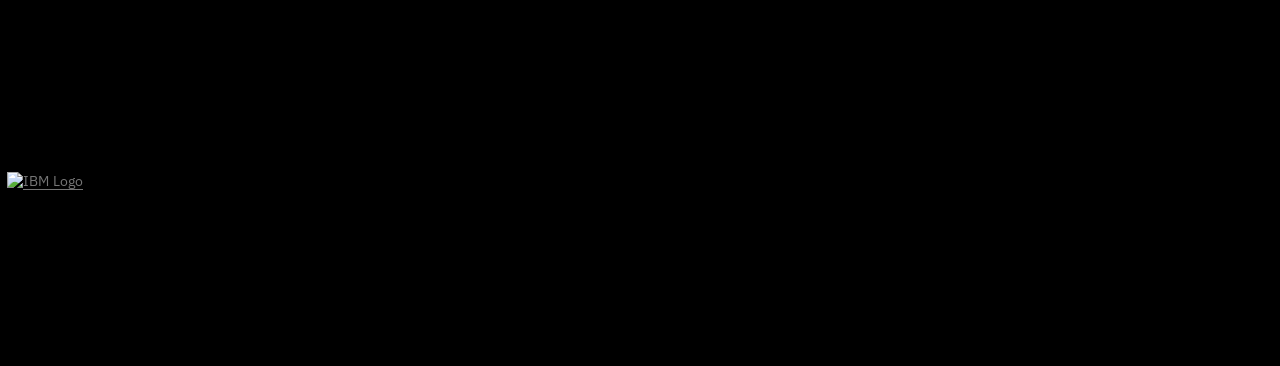
==== commit 254a743b: "Built site for gh-pages" ====
--- a/index.html
+++ b/index.html
@@ -6,7 +6,7 @@
 
 <meta name="viewport" content="width=device-width, initial-scale=1.0, user-scalable=yes">
 
-<meta name="dcterms.date" content="2026-03-23">
+<meta name="dcterms.date" content="2026-03-24">
 <meta name="description" content="Reference architecture for deploying IBM Event Endpoint Management (EEM) on Amazon EKS to secure and govern Kafka infrastructure.">
 
 <title>Event Endpoint Management on EKS – EEM on EKS</title>
@@ -253,7 +253,7 @@
     <div>
     <div class="quarto-title-meta-heading">Published</div>
     <div class="quarto-title-meta-contents">
-      <p class="date">March 23, 2026</p>
+      <p class="date">March 24, 2026</p>
     </div>
   </div>
   
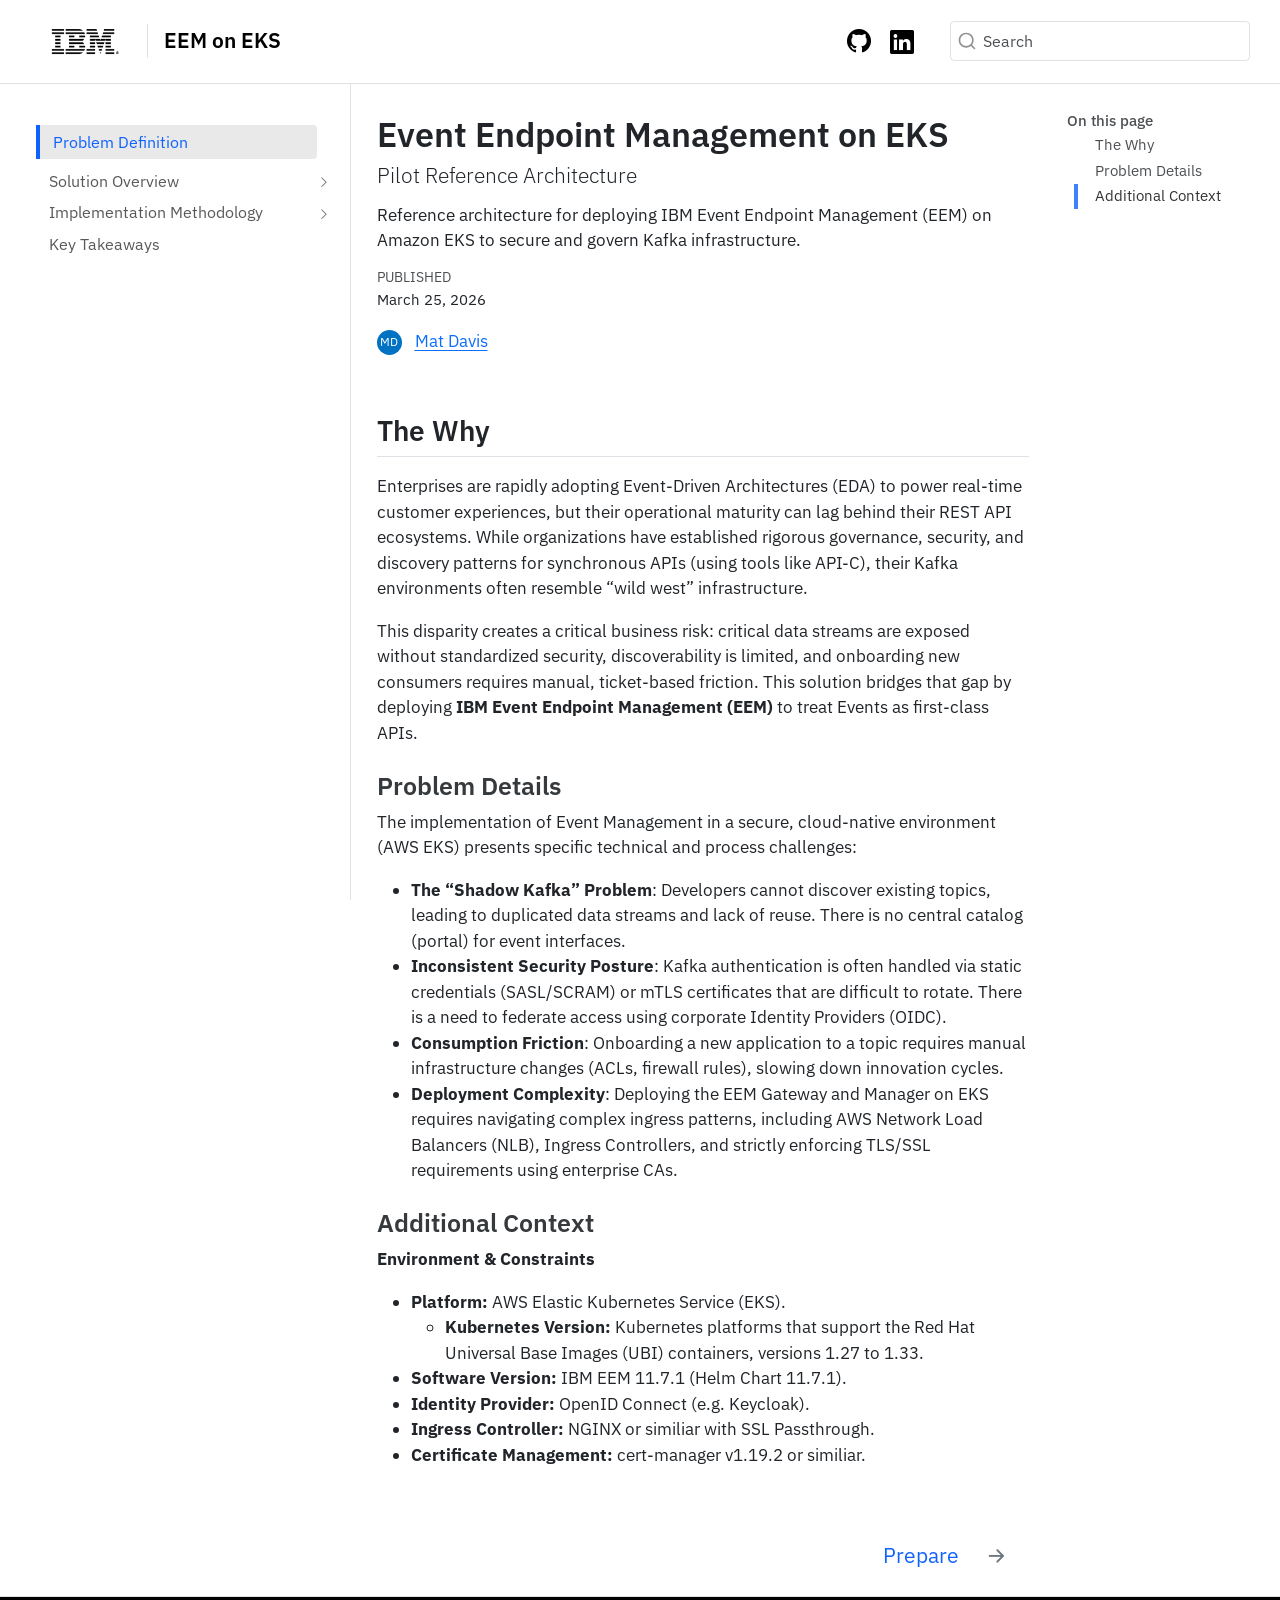
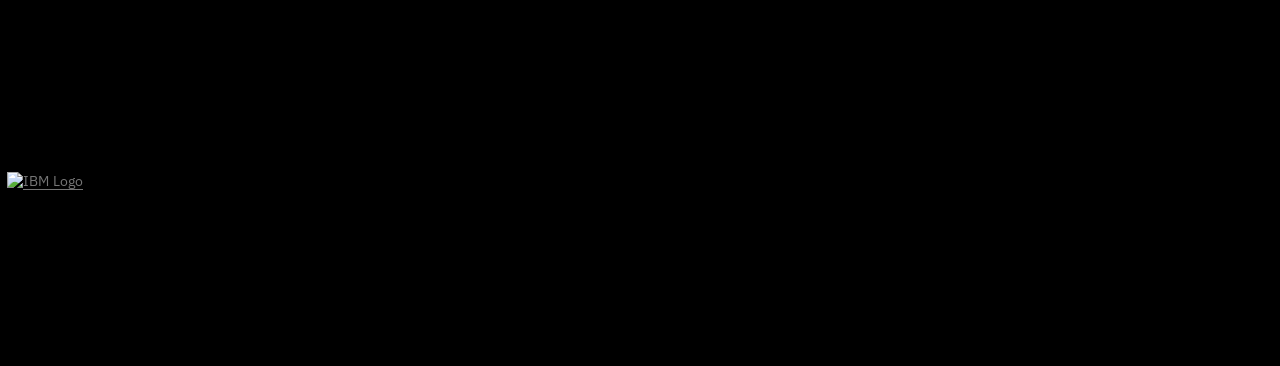
==== commit f0d9f0e2: "Built site for gh-pages" ====
--- a/index.html
+++ b/index.html
@@ -6,7 +6,7 @@
 
 <meta name="viewport" content="width=device-width, initial-scale=1.0, user-scalable=yes">
 
-<meta name="dcterms.date" content="2026-03-24">
+<meta name="dcterms.date" content="2026-03-25">
 <meta name="description" content="Reference architecture for deploying IBM Event Endpoint Management (EEM) on Amazon EKS to secure and govern Kafka infrastructure.">
 
 <title>Event Endpoint Management on EKS – EEM on EKS</title>
@@ -253,7 +253,7 @@
     <div>
     <div class="quarto-title-meta-heading">Published</div>
     <div class="quarto-title-meta-contents">
-      <p class="date">March 24, 2026</p>
+      <p class="date">March 25, 2026</p>
     </div>
   </div>
   
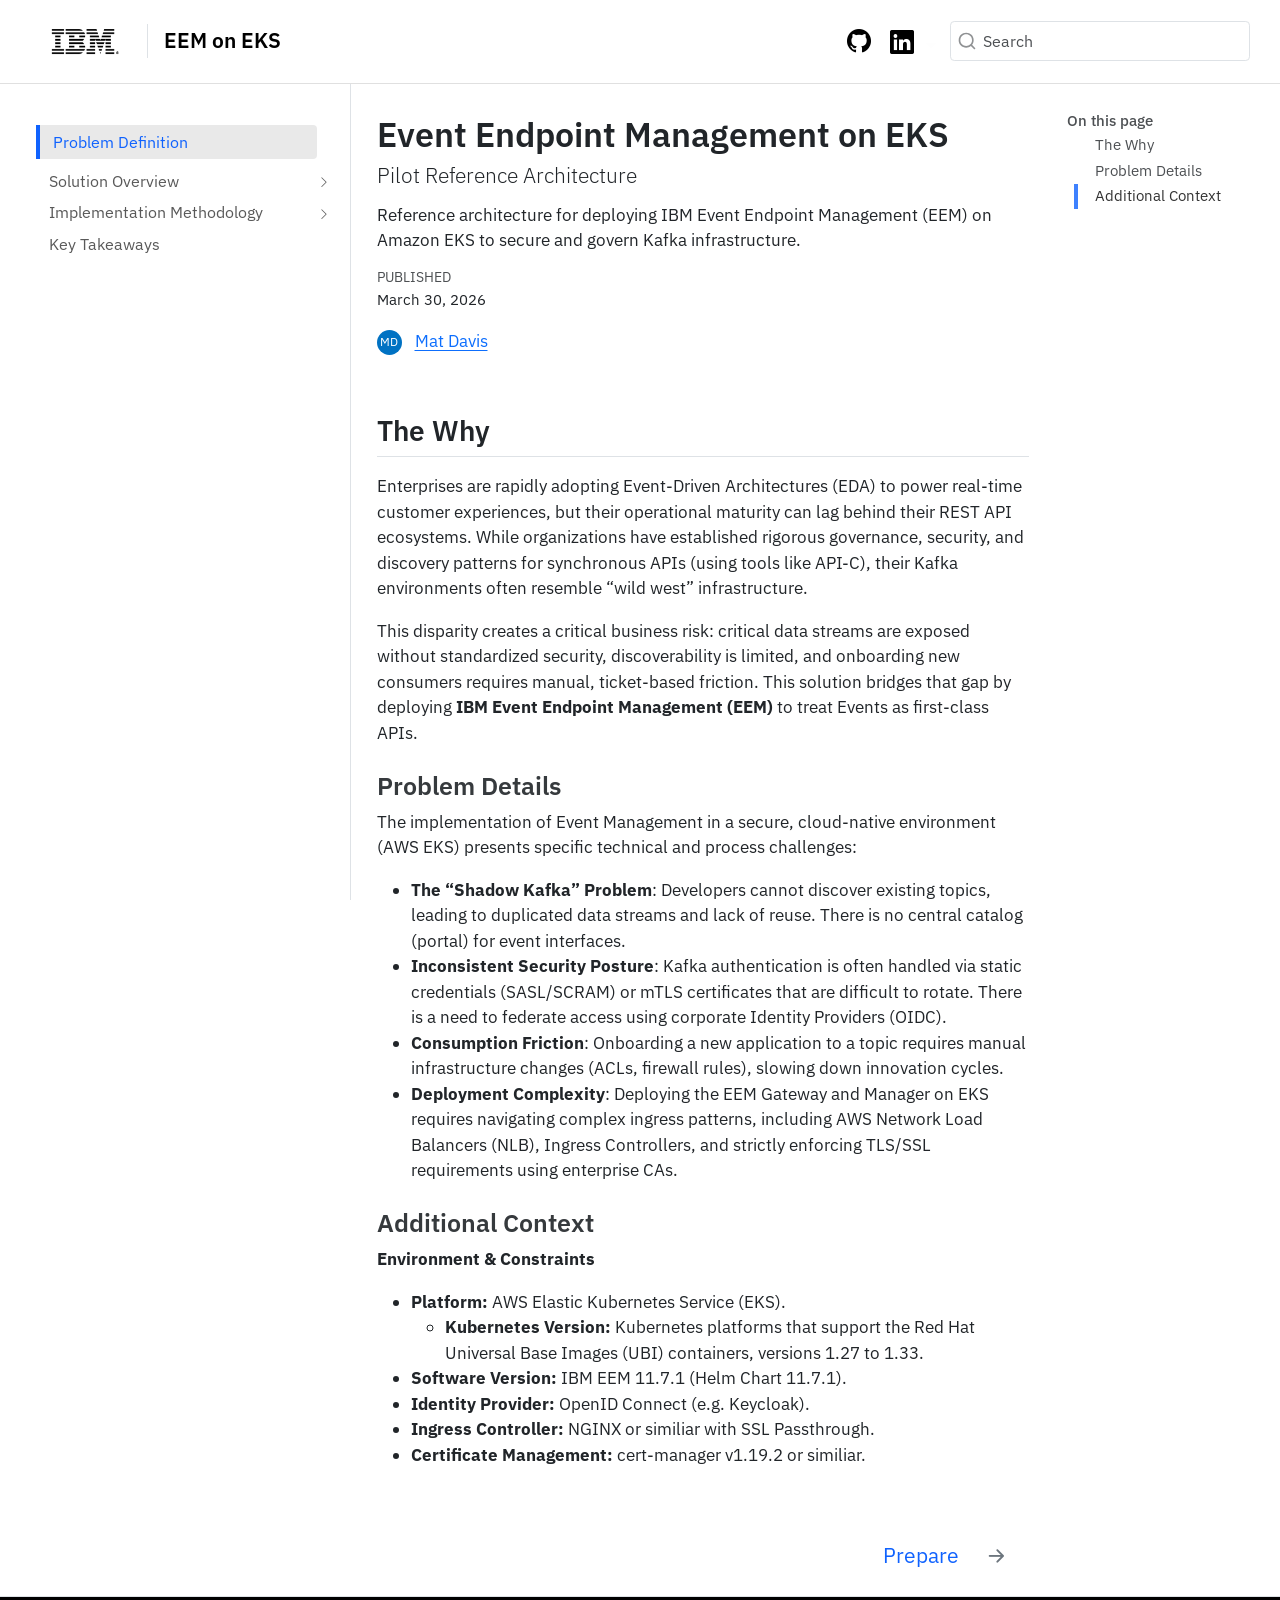
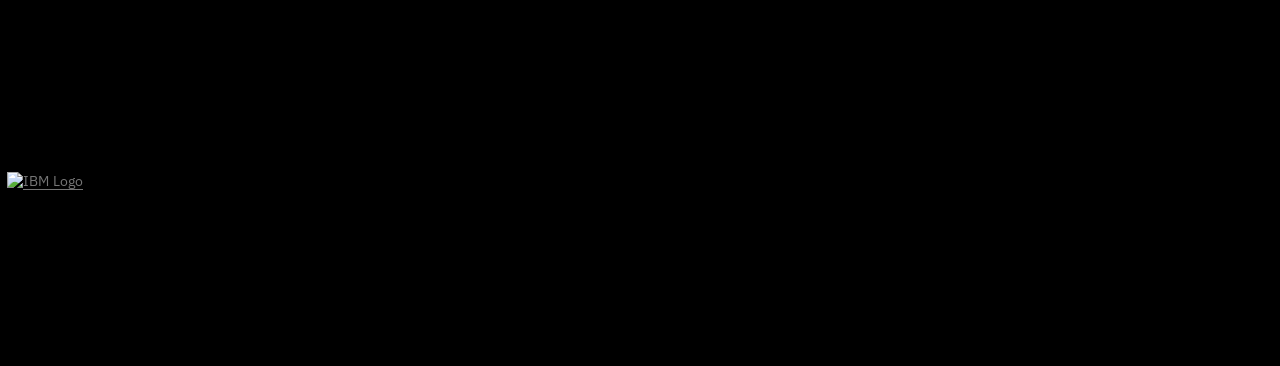
==== commit a91cb3ab: "Built site for gh-pages" ====
--- a/index.html
+++ b/index.html
@@ -6,7 +6,7 @@
 
 <meta name="viewport" content="width=device-width, initial-scale=1.0, user-scalable=yes">
 
-<meta name="dcterms.date" content="2026-03-25">
+<meta name="dcterms.date" content="2026-03-30">
 <meta name="description" content="Reference architecture for deploying IBM Event Endpoint Management (EEM) on Amazon EKS to secure and govern Kafka infrastructure.">
 
 <title>Event Endpoint Management on EKS – EEM on EKS</title>
@@ -45,7 +45,7 @@
 <link href="site_libs/quarto-html/quarto-syntax-highlighting-845c23b38eaddc0f92fda52bfe77a8c8.css" rel="stylesheet" id="quarto-text-highlighting-styles">
 <script src="site_libs/bootstrap/bootstrap.min.js"></script>
 <link href="site_libs/bootstrap/bootstrap-icons.css" rel="stylesheet">
-<link href="site_libs/bootstrap/bootstrap-f69de8d82aafabb6822a19172ba54eb2.min.css" rel="stylesheet" append-hash="true" id="quarto-bootstrap" data-mode="light">
+<link href="site_libs/bootstrap/bootstrap-93ff6068882312251a64042a8fc776c2.min.css" rel="stylesheet" append-hash="true" id="quarto-bootstrap" data-mode="light">
 <script id="quarto-search-options" type="application/json">{
   "location": "navbar",
   "copy-button": false,
@@ -253,7 +253,7 @@
     <div>
     <div class="quarto-title-meta-heading">Published</div>
     <div class="quarto-title-meta-contents">
-      <p class="date">March 25, 2026</p>
+      <p class="date">March 30, 2026</p>
     </div>
   </div>
   
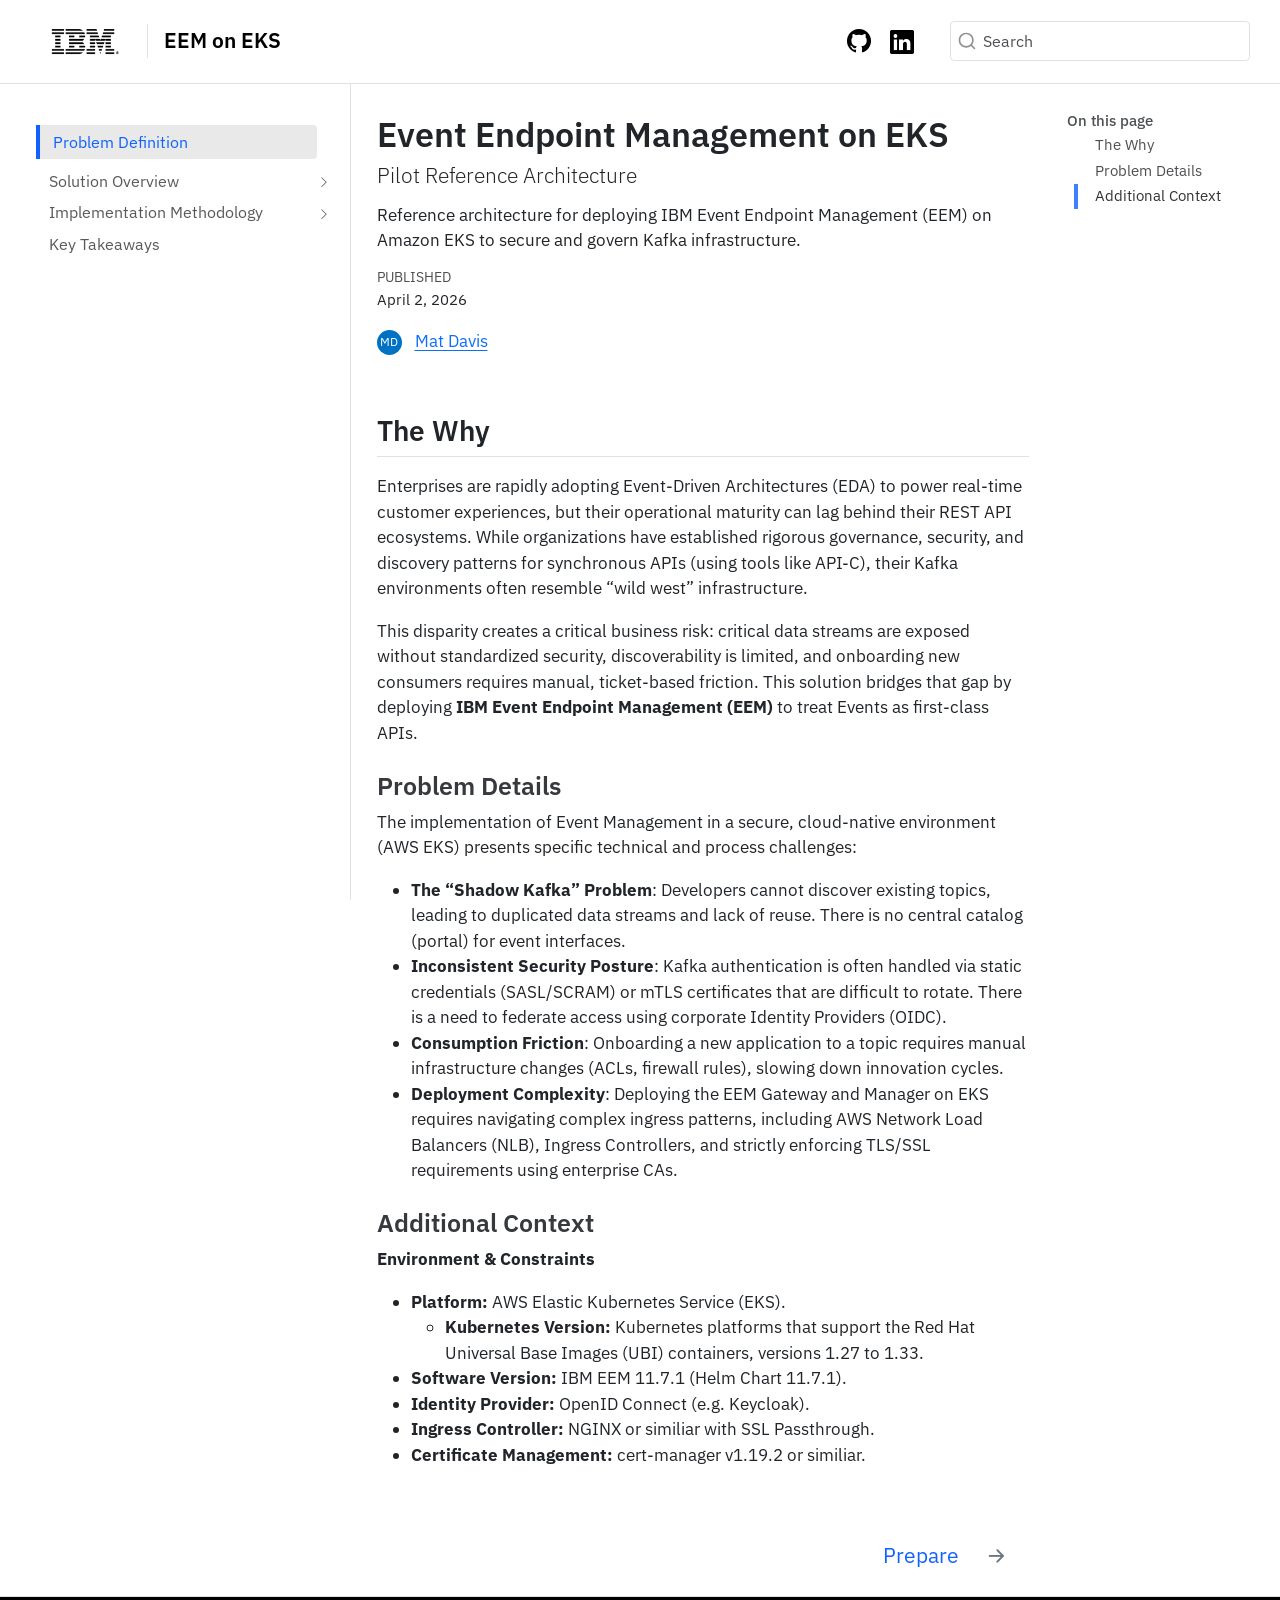
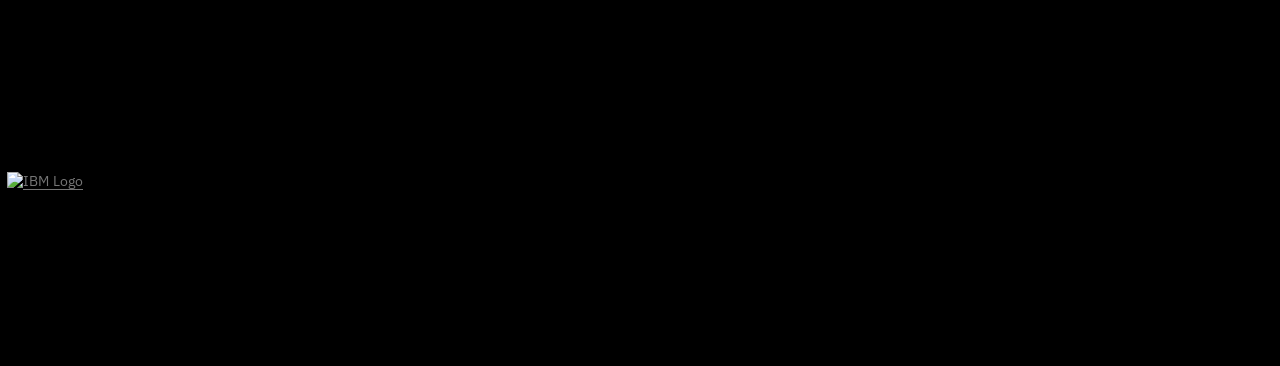
==== commit b97f1117: "Built site for gh-pages" ====
--- a/index.html
+++ b/index.html
@@ -6,7 +6,7 @@
 
 <meta name="viewport" content="width=device-width, initial-scale=1.0, user-scalable=yes">
 
-<meta name="dcterms.date" content="2026-03-30">
+<meta name="dcterms.date" content="2026-04-02">
 <meta name="description" content="Reference architecture for deploying IBM Event Endpoint Management (EEM) on Amazon EKS to secure and govern Kafka infrastructure.">
 
 <title>Event Endpoint Management on EKS – EEM on EKS</title>
@@ -253,7 +253,7 @@
     <div>
     <div class="quarto-title-meta-heading">Published</div>
     <div class="quarto-title-meta-contents">
-      <p class="date">March 30, 2026</p>
+      <p class="date">April 2, 2026</p>
     </div>
   </div>
   
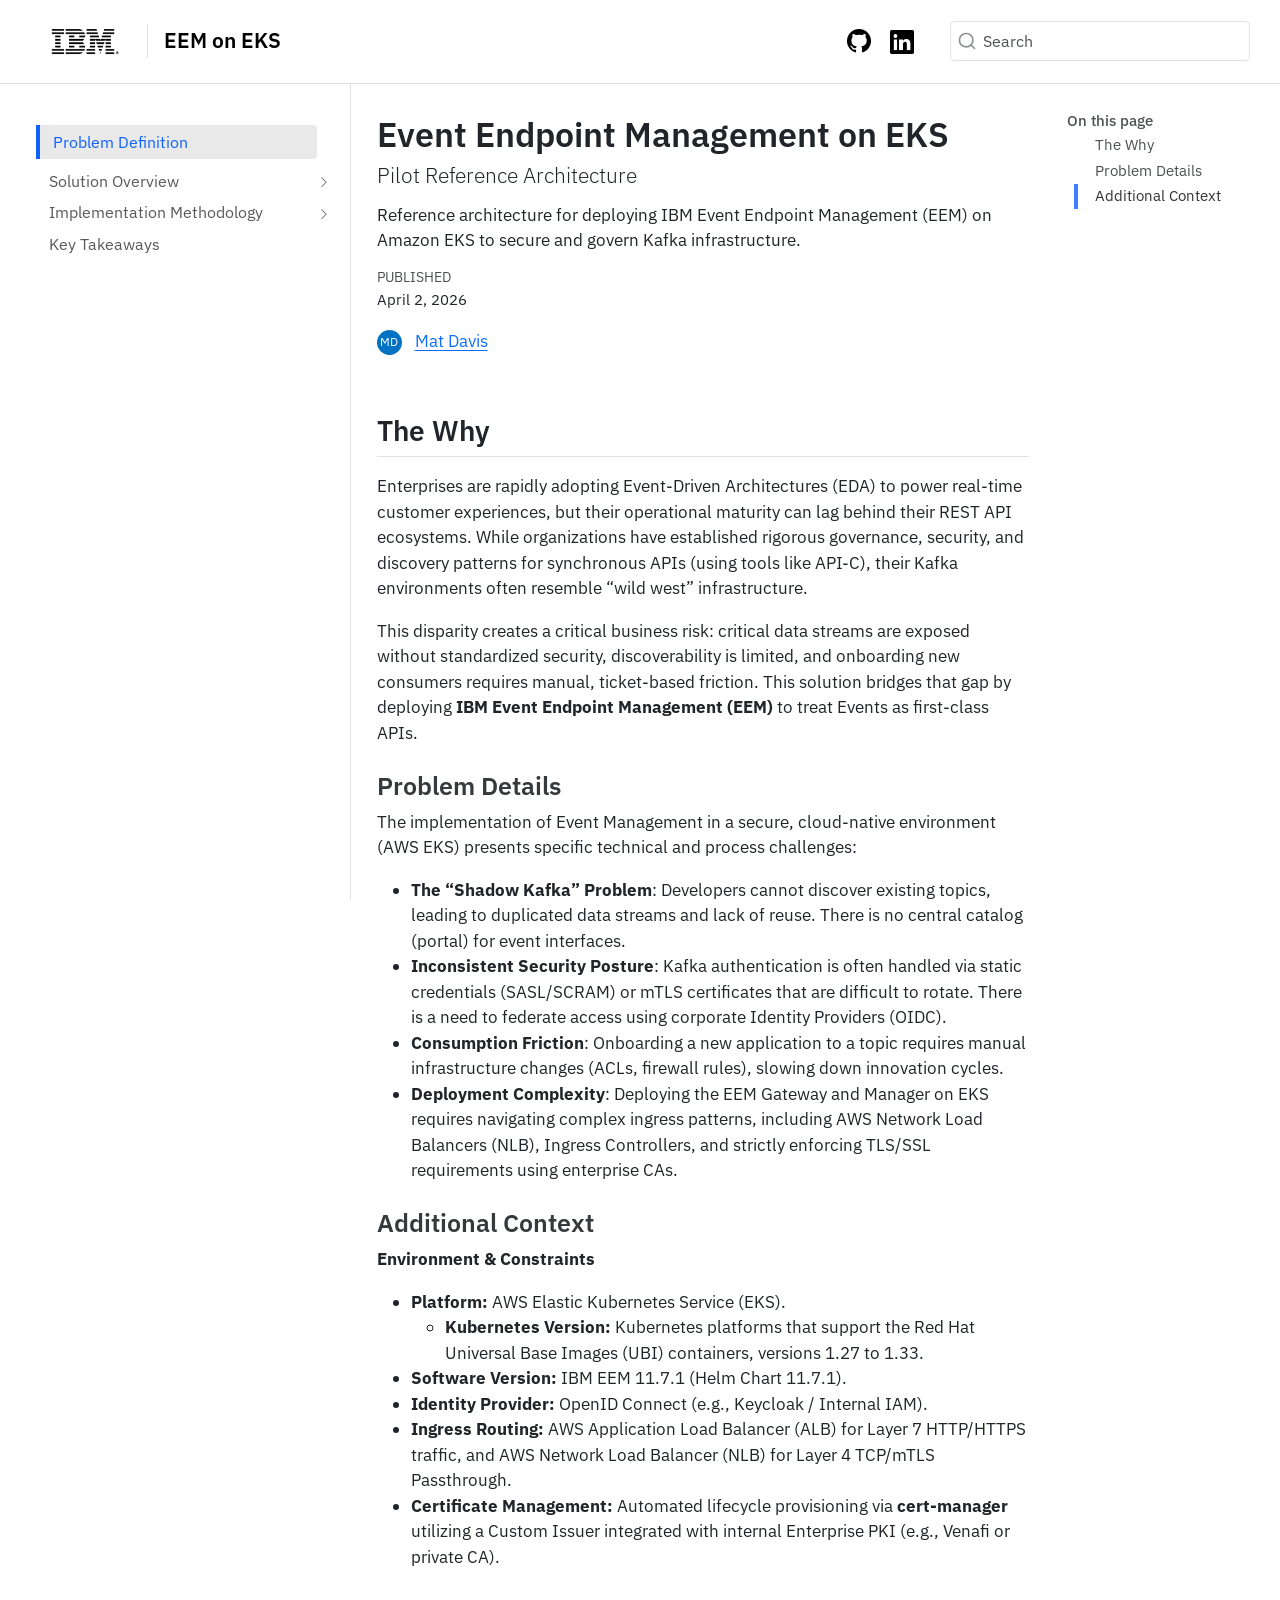
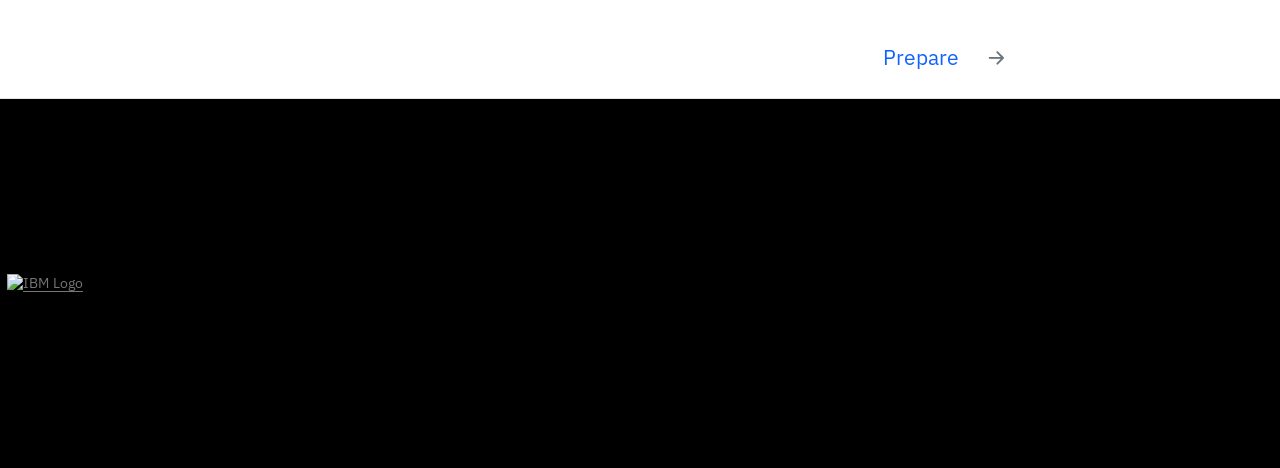
==== commit 1174e73e: "Built site for gh-pages" ====
--- a/index.html
+++ b/index.html
@@ -290,9 +290,9 @@
 <li><strong>Kubernetes Version:</strong> Kubernetes platforms that support the Red Hat Universal Base Images (UBI) containers, versions 1.27 to 1.33.</li>
 </ul></li>
 <li><strong>Software Version:</strong> IBM EEM 11.7.1 (Helm Chart 11.7.1).</li>
-<li><strong>Identity Provider:</strong> OpenID Connect (e.g.&nbsp;Keycloak).</li>
-<li><strong>Ingress Controller:</strong> NGINX or similiar with SSL Passthrough.</li>
-<li><strong>Certificate Management:</strong> cert-manager v1.19.2 or similiar.</li>
+<li><strong>Identity Provider:</strong> OpenID Connect (e.g., Keycloak / Internal IAM).</li>
+<li><strong>Ingress Routing:</strong> AWS Application Load Balancer (ALB) for Layer 7 HTTP/HTTPS traffic, and AWS Network Load Balancer (NLB) for Layer 4 TCP/mTLS Passthrough.</li>
+<li><strong>Certificate Management:</strong> Automated lifecycle provisioning via <strong>cert-manager</strong> utilizing a Custom Issuer integrated with internal Enterprise PKI (e.g., Venafi or private CA).</li>
 </ul>
 
 
